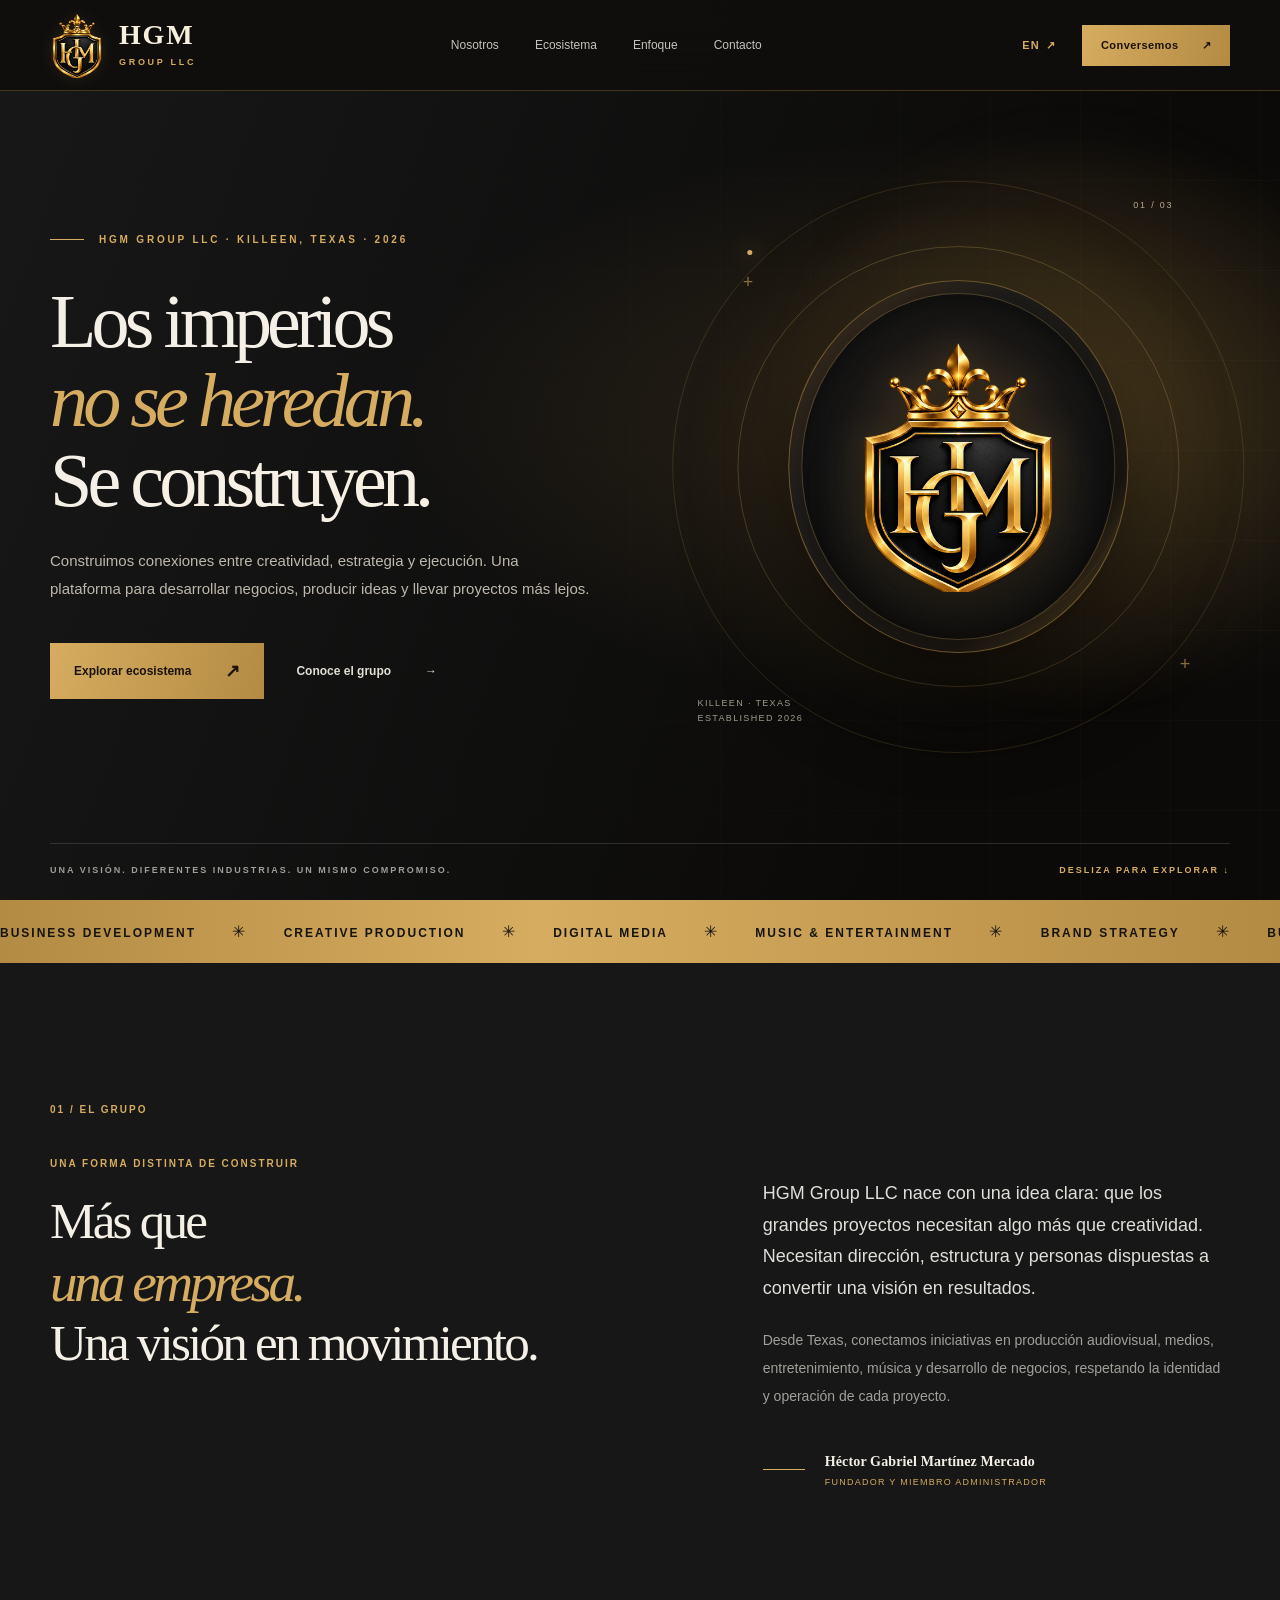
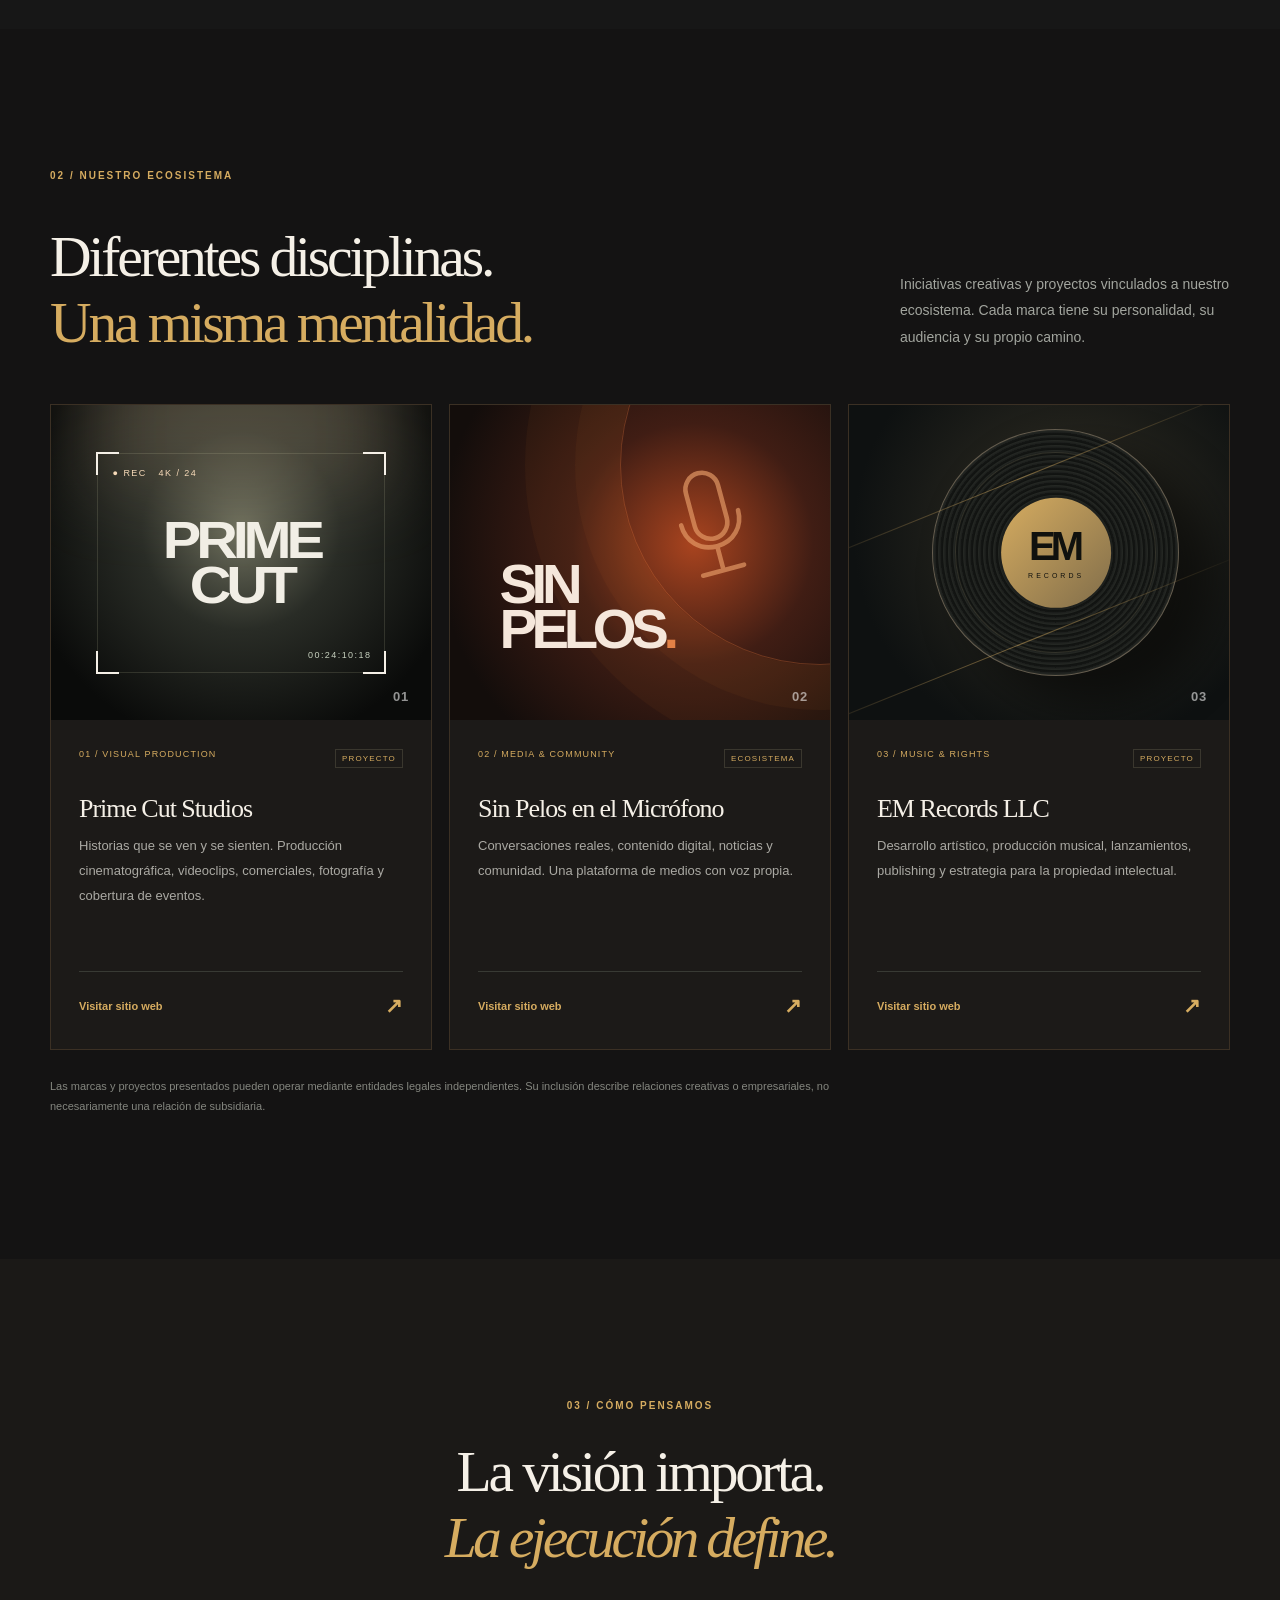
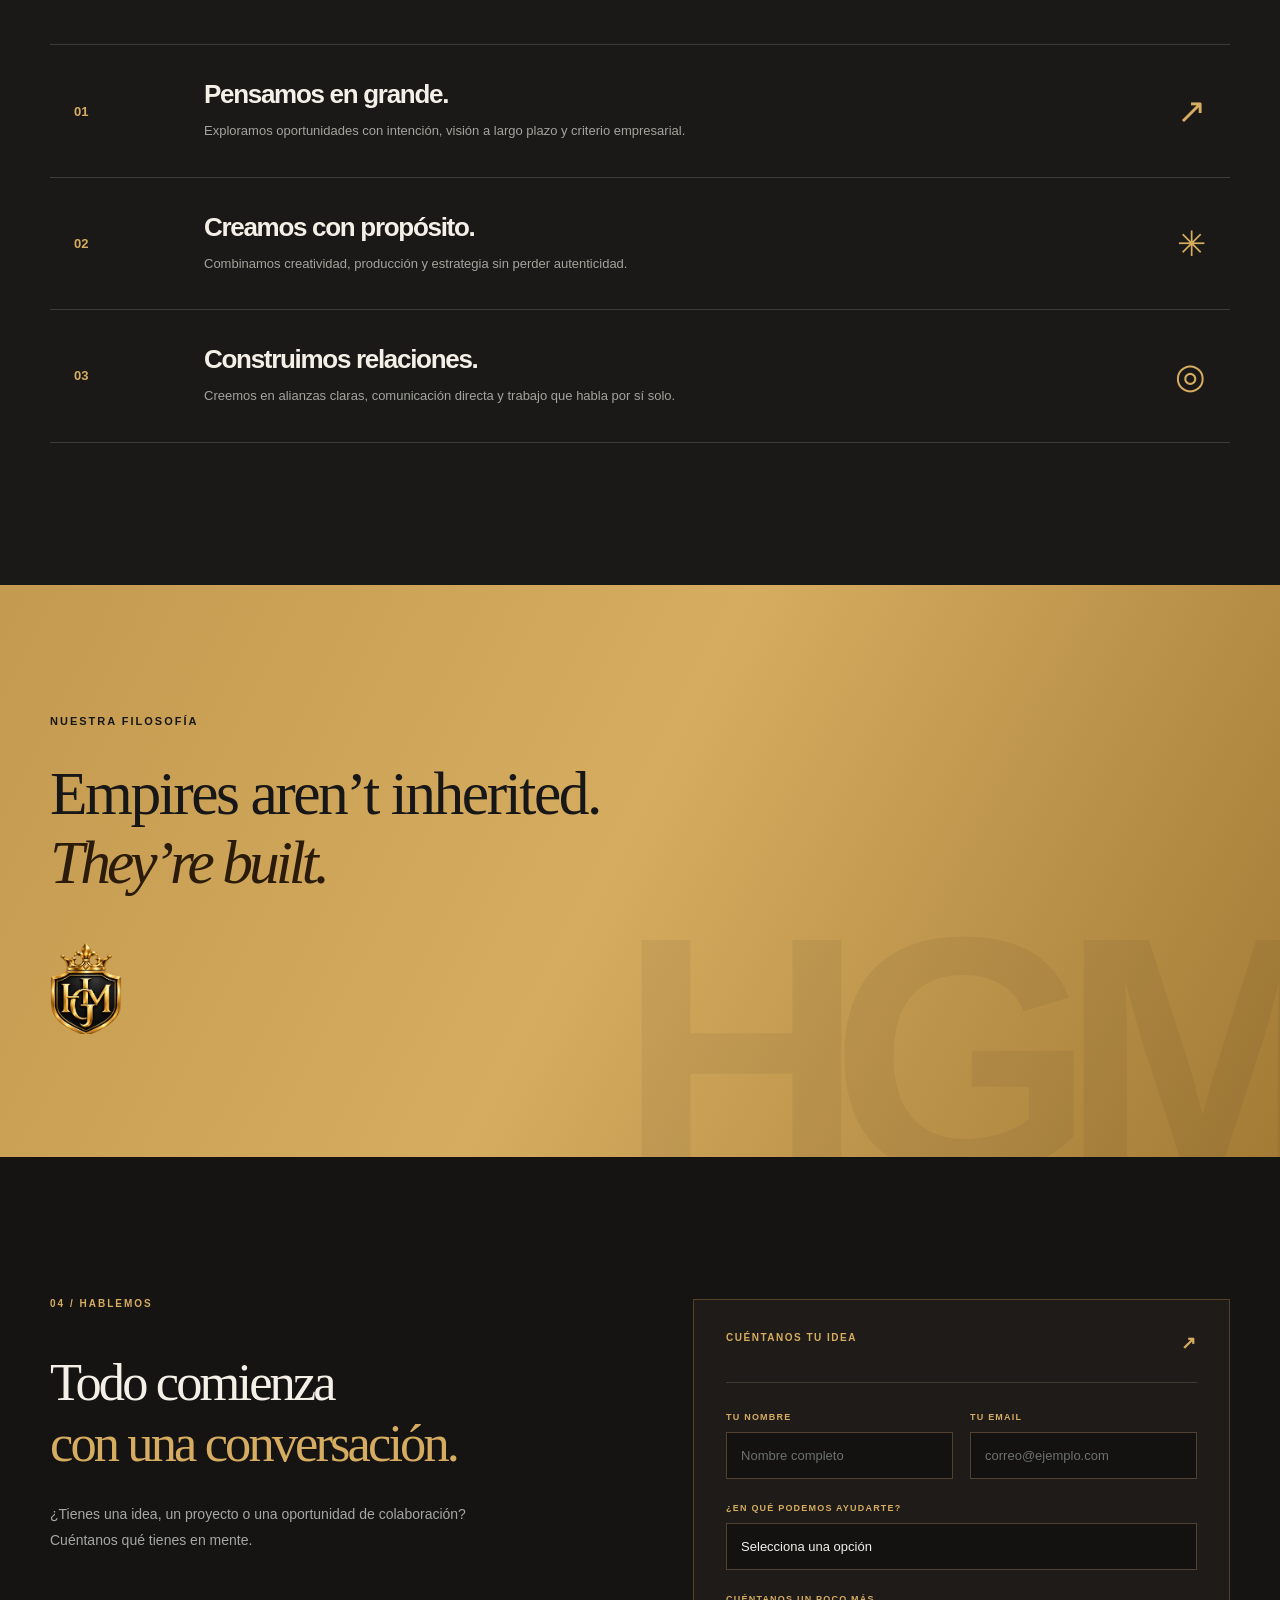
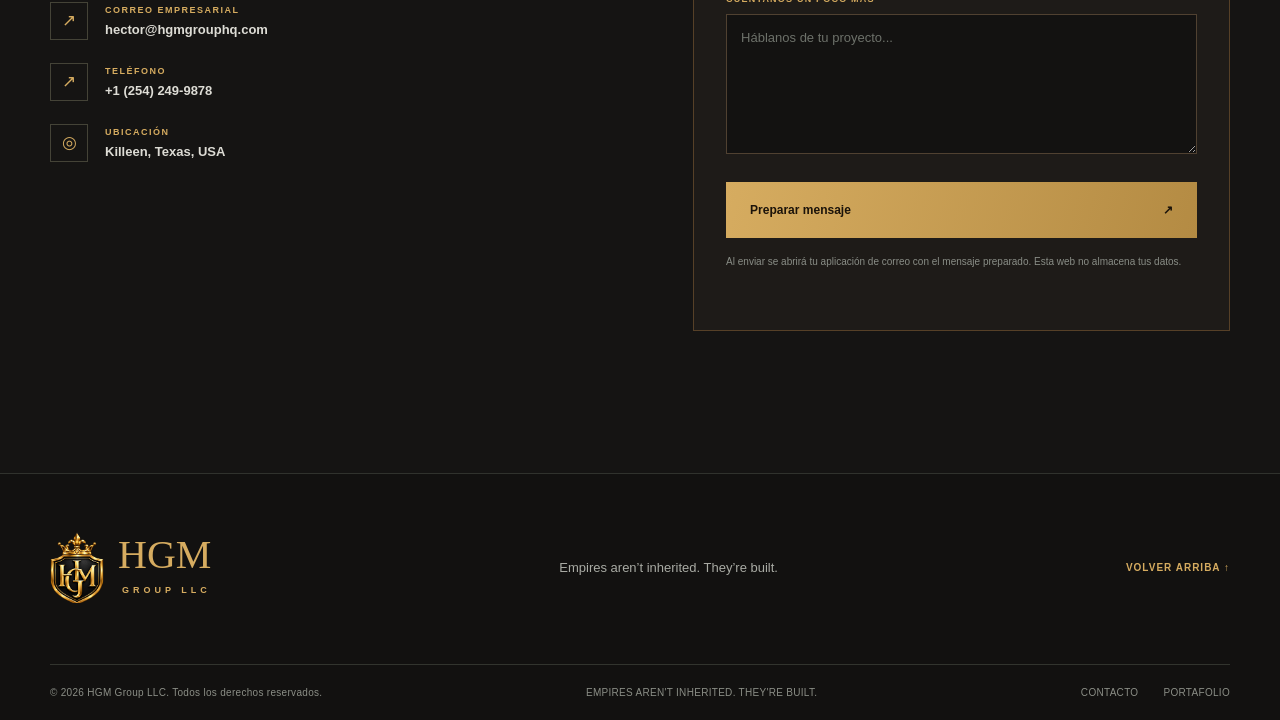
==== index.html @ a06b25d4 "Publish original HGM Group website and brand identity" ====
<!doctype html>
<html lang="es">
<head>
  <meta charset="utf-8">
  <meta name="viewport" content="width=device-width, initial-scale=1">
  <meta name="theme-color" content="#171717">
  <meta name="description" content="HGM Group LLC: una plataforma empresarial que conecta visión, producción audiovisual, medios, música y oportunidades de negocio desde Texas.">
  <meta property="og:type" content="website">
  <meta property="og:title" content="HGM Group LLC | Empires Aren't Inherited. They're Built.">
  <meta property="og:description" content="Una visión. Múltiples disciplinas. Negocios, medios, música y producción con propósito.">
  <meta property="og:url" content="https://hgmgrouphq.com/">
  <meta property="og:image" content="https://hgmgrouphq.com/[data-uri]">
  <meta name="color-scheme" content="dark">
  <title>HGM Group LLC — Empires Aren't Inherited. They're Built.</title>
  <link rel="icon" type="image/png" href="[data-uri]">
  <link rel="apple-touch-icon" href="[data-uri]">
  <style>
:root{--bg:#101010;--surface:#151515;--surface2:#171717;--line:#34302b;--gold:#D6AC60;--gold2:#B48B43;--cream:#F5F0E7;--muted:#B2ACA3;--font:'Manrope','Helvetica Neue',Arial,sans-serif;--text:'DM Sans',Arial,sans-serif}*{box-sizing:border-box}html{scroll-behavior:smooth;scroll-padding-top:100px}body{margin:0;background:var(--bg);color:var(--cream);font-family:var(--text);-webkit-font-smoothing:antialiased;overflow-x:hidden}body.menu-open{overflow:hidden}::selection{background:var(--gold);color:#090909}a{color:inherit;text-decoration:none}button,input,select,textarea{font:inherit}button{cursor:pointer}button:focus-visible,a:focus-visible,input:focus-visible,textarea:focus-visible,select:focus-visible{outline:2px solid var(--gold);outline-offset:4px}h1,h2,h3,p{margin-top:0}.shell{width:min(1360px,calc(100% - 100px));margin-inline:auto}.skip-link{position:fixed;left:16px;top:-100px;z-index:99;background:var(--gold);color:black;padding:12px 18px}.skip-link:focus{top:10px}.progress-bar{position:fixed;top:0;left:0;height:2px;z-index:99;background:var(--gold);width:0;transition:width .1s}.site-header{position:fixed;left:0;right:0;top:0;z-index:70;border-bottom:1px solid rgba(255,255,255,.10);background:rgba(11,12,11,.82);backdrop-filter:blur(22px)}.nav{min-height:90px;display:flex;align-items:center;justify-content:space-between;gap:24px}.brand{display:flex;align-items:center;gap:11px;flex-shrink:0}.brand-glyph{width:42px;height:42px;color:var(--gold);display:grid;place-items:center}.brand-glyph svg{width:100%;height:100%}.brand-type{display:flex;flex-direction:column;line-height:1}.brand-type strong{font:800 27px/1 var(--font);letter-spacing:-2px}.brand-dot,.footer-logo span{color:var(--gold)}.brand-type small{font:700 8px/1.5 var(--font);letter-spacing:4px;color:#bcb9aa;margin-top:6px}.nav-links,.nav-actions{display:flex;align-items:center;gap:36px}.nav-links a{font-size:12px;color:#c4c3bd;transition:color .2s}.nav-links a:hover,.nav-links a.active{color:var(--gold)}.nav-actions{gap:20px}.lang-switch{border:0;background:transparent;color:var(--gold);letter-spacing:.1em;font-size:11px;font-weight:800;display:flex;gap:6px}.nav-cta{background:var(--gold);color:#12110e;display:flex;align-items:center;justify-content:center;gap:23px;padding:14px 19px;font-size:11px;letter-spacing:.04em;font-weight:800;transition:background .2s,transform .2s}.nav-cta:hover,.button-primary:hover{background:#e4c995;transform:translateY(-2px)}.menu-button{display:none;background:none;border:0;width:36px;height:36px;position:relative}.menu-button span{position:absolute;left:6px;width:24px;height:2px;background:#eee;transition:transform .2s,top .2s}.menu-button span:first-child{top:13px}.menu-button span:last-child{top:23px}.menu-open .menu-button span:first-child{top:18px;transform:rotate(45deg)}.menu-open .menu-button span:last-child{top:18px;transform:rotate(-45deg)}
.hero{position:relative;isolation:isolate;min-height:850px;min-height:100svh;padding-top:90px;display:flex;flex-direction:column;overflow:hidden;background:radial-gradient(ellipse at 81% 35%,#30251a 0%,transparent 33%),linear-gradient(135deg,#1b1815 5%,#0a0a0a 62%)}.hero-grid{position:absolute;inset:0;z-index:-2;background-image:linear-gradient(#f8e9c20b 1px,transparent 1px),linear-gradient(90deg,#f8e9c20b 1px,transparent 1px);background-size:90px 90px;mask-image:linear-gradient(to right,transparent 4%,black 100%)}.hero-ambient{position:absolute;width:620px;height:620px;right:-100px;top:100px;background:radial-gradient(circle,rgba(194,157,95,.14),transparent 68%);filter:blur(20px);z-index:-1}.hero-inner{flex:1;min-height:680px;display:grid;grid-template-columns:1.04fr .96fr;align-items:center;position:relative}.hero-copy{z-index:2;padding:55px 0 55px}.eyebrow,.section-overline{display:flex;align-items:center;gap:15px;letter-spacing:2px;font-size:10px;font-weight:800;color:var(--gold);margin-bottom:37px}.eyebrow-line{height:1px;width:34px;background:var(--gold)}h1,h2,h3{font-family:var(--font)}.hero h1{font-size:clamp(62px,6.3vw,105px);line-height:1.055;letter-spacing:-.075em;font-weight:600;margin-bottom:27px}.hero h1 em,.serif-accent,.statement-section em{font-family:Georgia,serif;letter-spacing:-.065em;font-weight:400;font-style:italic;color:var(--gold)}.hero-description{color:#aeb0a9;max-width:500px;line-height:1.9;font-size:15px}.hero-buttons{display:flex;align-items:center;gap:25px;margin-top:39px}.button{display:inline-flex;justify-content:center;align-items:center;gap:34px;min-height:56px;padding:0 24px;transition:background .2s,transform .2s;font-size:12px;font-weight:800}.button-primary{background:var(--gold);color:#161510}.button-arrow{font-size:18px}.button-ghost{padding-inline:7px;color:#e1ded5}.button-ghost:hover{color:var(--gold)}.hero-art{position:relative;height:min(650px,60vw);min-height:440px;display:flex;align-items:center;justify-content:center;transform:translateX(4%)}.orbit{border:1px solid rgba(209,176,121,.12);border-radius:50%;position:absolute;aspect-ratio:1;left:50%;top:50%;transform:translate(-50%,-50%)}.orbit-one{width:101%}.orbit-two{width:78%;border-color:rgba(209,176,121,.17)}.orbit-three{width:60%;border-color:rgba(209,176,121,.25)}.orbit-one:before{content:'';position:absolute;top:12%;left:13%;background:var(--gold);width:5px;height:5px;border-radius:50%;box-shadow:0 0 20px var(--gold)}.art-disc{width:53%;aspect-ratio:1;border-radius:50%;padding:13px;display:grid;place-items:center;position:relative;background:linear-gradient(145deg,rgba(209,176,121,.36),#26211b 24%,#11120f 65%,rgba(209,176,121,.35));border:1px solid #86765799;box-shadow:0 32px 100px #0008,0 0 90px #b19a7140,inset 0 0 60px #c4ac681c}.art-disc:after{content:'';position:absolute;inset:12px;border:1px solid #D6AC6040;border-radius:50%}.art-disc-inner{width:100%;height:100%;display:flex;flex-direction:column;align-items:center;justify-content:center;border-radius:50%;background:radial-gradient(circle at 35% 25%,#443626,#191716 55%,#121111);box-shadow:inset 0 0 50px #080808}.art-monogram{font:700 clamp(34px,4.6vw,72px)/1 var(--font);letter-spacing:-.12em;color:#e2d2ad;padding-right:.12em}.art-group{margin-top:12px;letter-spacing:.45em;font-size:9px;color:#D6AC60}.art-cross{position:absolute;color:#D6AC60;font-size:18px;font-weight:200;opacity:.6}.art-cross-1{left:12%;top:20%}.art-cross-2{right:9%;bottom:18%}.orbit-index{position:absolute;top:9%;right:12%;font-size:9px;letter-spacing:.2em;color:#b6a98d}.art-coordinate{position:absolute;bottom:10%;left:4%;font-size:9px;letter-spacing:.15em;line-height:1.7;color:#9d9c8b}.hero-bottom{border-top:1px solid #ffffff22;display:flex;align-items:center;justify-content:space-between;padding-block:21px 25px;font-size:9px;letter-spacing:2px;color:#9e9f9a;font-weight:700}.hero-bottom a{color:var(--gold)}.ticker{height:63px;background:var(--gold);display:flex;align-items:center;overflow:hidden;white-space:nowrap;color:#151411}.ticker-track{animation:move 43s linear infinite;will-change:transform}.ticker-track span{font:800 12px var(--font);letter-spacing:2px}.ticker b{font-size:16px;margin:0 31px;font-weight:500}@keyframes move{to{transform:translateX(-50%)}}
.section{padding:142px 0}.section-index{color:var(--gold);font:800 10px/1 var(--font);letter-spacing:2px;display:block;margin-bottom:43px}.about-section{background:#111311}.about-grid{display:grid;grid-template-columns:1.1fr .9fr;gap:12%;align-items:start}.section-overline{margin:0 0 23px;font-size:10px}.about-grid h2{font-size:clamp(40px,4vw,69px);font-weight:600;letter-spacing:-.068em;line-height:1.15}.about-grid h2 .serif-accent{font-size:1.08em}.about-right{padding-top:73px}.about-right p{font-size:14px;line-height:2;color:#9fa29a;margin-bottom:22px}.about-right .about-lead{font-size:18px;line-height:1.75;color:#dedfd8}.signature{display:flex;gap:20px;align-items:center;margin-top:42px}.signature-rule{width:42px;height:1px;background:var(--gold)}.signature strong{font-size:11px;letter-spacing:1px}.signature small{display:block;margin-top:7px;font-size:9px;letter-spacing:2px;color:var(--gold)}.venture-section{background:#111111}.section-header{display:flex;align-items:end;justify-content:space-between;gap:45px;margin-bottom:48px}.section-header h2,.approach-heading h2,.contact-intro h2{font-size:clamp(42px,4.5vw,73px);letter-spacing:-.065em;line-height:1.15;font-weight:600;margin-bottom:0}.text-gold{color:var(--gold)}.section-header p{max-width:330px;font-size:14px;line-height:1.9;color:#a2a59e;margin-bottom:6px}.venture-grid{display:grid;grid-template-columns:repeat(3,minmax(0,1fr));gap:17px}.venture-card{background:#1a1917;border:1px solid #292b26;display:flex;flex-direction:column;min-width:0;transition:border-color .35s,transform .35s}.venture-card:hover{border-color:#9b8056;transform:translateY(-6px)}.venture-image{height:315px;position:relative;overflow:hidden;display:flex;align-items:center;justify-content:center}.venture-art-no{position:absolute;right:22px;bottom:16px;font:800 13px var(--font);letter-spacing:.06em;color:#ffffff8f}.film-image{background:radial-gradient(ellipse at 50% 40%,#6e6f5d 0%,#292c26 37%,#0a0b0a 82%)}.film-image:before{content:'';position:absolute;width:310px;height:310px;top:-230px;left:50%;transform:translateX(-50%);background:#ffddae30;filter:blur(40px)}.viewfinder{position:relative;width:76%;height:70%;border:1px solid #ddd9b325;display:flex;align-items:center;justify-content:center}.corner{position:absolute;width:23px;height:23px;border-color:#e7dfb9}.tl{left:-2px;top:-2px;border-top:2px solid;border-left:2px solid}.tr{right:-2px;top:-2px;border-top:2px solid;border-right:2px solid}.bl{left:-2px;bottom:-2px;border-bottom:2px solid;border-left:2px solid}.br{right:-2px;bottom:-2px;border-bottom:2px solid;border-right:2px solid}.film-center{font:800 clamp(36px,4.1vw,61px)/.85 var(--font);letter-spacing:-.09em;text-align:center;color:#f1eee5;transform:scaleX(1.1)}.film-record,.film-timecode{position:absolute;font-size:9px;letter-spacing:.16em;color:#c7d1bf}.film-record{top:14px;left:15px;color:#f6d9b8}.film-timecode{bottom:12px;right:13px}.media-image{background:radial-gradient(circle at 64% 44%,#a9441f 0,#401d14 40%,#130d0b 85%)}.media-rings{position:absolute;width:400px;height:400px;border-radius:50%;border:1px solid #e1783a50;box-shadow:0 0 0 45px #e1783a0c,0 0 0 95px #e1783a0c;right:-190px;top:-140px}.mic-icon{position:absolute;right:19%;top:19%;width:92px;transform:rotate(-15deg);color:#e59b67;opacity:.68}.mic-icon svg{width:100%}.media-type{font:800 clamp(44px,4.4vw,68px)/.79 var(--font);letter-spacing:-.095em;position:absolute;left:13%;bottom:22%;color:#f5e7db}.media-type span{color:#e38146}.music-image{background:radial-gradient(circle at 58% 41%,#5b5141 0%,#26251e 28%,#0e1111 75%)}.record-disc{position:relative;width:247px;height:247px;border:1px solid #645c4e;border-radius:50%;display:grid;place-items:center;background:repeating-radial-gradient(circle at center,#1b1d1b 0,#242723 2px,#111311 3px,#141614 5px);transform:translate(16px,-10px) rotate(-15deg);box-shadow:28px 35px 45px #0008}.record-disc:before{content:'';position:absolute;inset:22px;border:1px solid #988c6a33;border-radius:50%}.record-label{width:110px;height:110px;border-radius:50%;background:linear-gradient(135deg,#D6AC60,#806d4a);display:flex;align-items:center;justify-content:center;flex-direction:column;transform:rotate(15deg);color:#10110e;box-shadow:0 0 0 2px #1e201d}.record-label span{font:800 40px/.9 var(--font);letter-spacing:-.12em;padding-right:4px}.record-label small{font-size:7px;letter-spacing:3px;margin-top:8px}.sound-wave{position:absolute;width:130%;height:1px;left:-20%;background:linear-gradient(90deg,transparent,#D6AC6080,transparent);transform:rotate(-22deg)}.sound-wave-one{top:23%}.sound-wave-two{bottom:24%}.venture-content{padding:29px 28px 31px;display:flex;flex-direction:column;flex:1}.venture-meta{display:flex;justify-content:space-between;gap:15px;color:var(--gold);font-size:9px;letter-spacing:1.15px;white-space:nowrap}.venture-status{border:1px solid #77735c55;padding:4px 6px;font-size:8px}.venture-content h3{font-size:24px;letter-spacing:-.04em;font-weight:700;margin:26px 0 10px}.venture-content p{color:#aaa9a3;font-size:13px;line-height:1.9;flex:1;min-height:95px}.venture-link{border-top:1px solid #383a34;padding-top:22px;margin-top:29px;display:flex;justify-content:space-between;align-items:center;color:#D6AC60;font-size:11px;font-weight:700}.venture-link span:last-child{font-size:21px}.venture-link:hover{color:#fff}.venture-disclaimer{margin:27px 0 0;color:#84867f;font-size:11px;max-width:790px;line-height:1.8}.approach-section{background:#181716}.approach-heading{text-align:center}.approach-heading .section-index{margin-bottom:28px}.approach-list{margin-top:73px;border-top:1px solid #3a3c36}.approach-item{display:grid;grid-template-columns:105px 1fr 70px;gap:25px;padding:34px 24px;border-bottom:1px solid #3a3c36;align-items:center;transition:background .2s}.approach-item:hover{background:#1e221c}.approach-number{color:var(--gold);font:600 13px var(--font)}.approach-item h3{font-size:26px;font-weight:600;letter-spacing:-.05em;margin-bottom:9px}.approach-item p{color:#a2a49d;font-size:13px;line-height:1.8;margin:0}.approach-symbol{text-align:right;font:300 35px var(--font);color:var(--gold)}.statement-section{padding:126px 0 123px;background:linear-gradient(115deg,#B48B43,#E7C87D 48%,#A37B35);color:#18170f;position:relative;overflow:hidden}.statement-section:after{content:'HGM';position:absolute;right:-30px;bottom:-95px;font:800 340px var(--font);letter-spacing:-.1em;opacity:.055;pointer-events:none}.statement-inner{position:relative;z-index:2}.statement-small{font-size:11px;letter-spacing:2px;font-weight:800}.statement-section p{font:600 clamp(37px,5vw,78px)/1.22 var(--font);letter-spacing:-.065em;margin:30px 0 43px}.statement-section em{color:#4a3921}.statement-mark{font:800 19px var(--font);letter-spacing:-1.5px}.statement-mark span{color:#fff}.contact-section{background:#101010}.contact-grid{display:grid;grid-template-columns:1fr 1fr;gap:9%;align-items:start}.contact-intro h2{font-size:clamp(43px,4.1vw,68px)}.contact-intro>p{max-width:425px;line-height:1.85;color:#a5a8a0;font-size:14px;margin:29px 0 48px}.contact-details{display:grid;gap:23px}.contact-details>a,.contact-address{display:flex;gap:17px;align-items:center}.contact-details>a:hover strong{color:var(--gold)}.contact-icon{height:38px;width:38px;border:1px solid #444337;display:grid;place-items:center;color:var(--gold);font-size:17px}.contact-details small{display:block;font:800 9px var(--font);letter-spacing:1.5px;color:var(--gold);margin-bottom:7px}.contact-details strong{display:block;font:600 13px var(--text);color:#dddcd5;transition:color .2s;overflow-wrap:anywhere}.contact-form{background:#1c1a18;border:1px solid #414137;padding:32px}.form-top{display:flex;justify-content:space-between;color:var(--gold);letter-spacing:1.5px;font-size:10px;font-weight:800;border-bottom:1px solid #3b3d33;padding-bottom:28px;margin-bottom:29px}.form-top span:last-child{font-size:18px}.contact-form label{display:block;margin-bottom:24px}.contact-form label>span{display:block;font-size:9px;font-weight:800;letter-spacing:1.2px;color:#D6AC60;margin-bottom:10px}.field-row{display:grid;grid-template-columns:1fr 1fr;gap:17px}.contact-form input,.contact-form textarea,.contact-form select{background:#141414;width:100%;border:1px solid #3d4038;border-radius:0;color:#f0f0e9;padding:15px 14px;outline:none;font-size:13px;transition:border-color .2s}.contact-form textarea{resize:vertical;min-height:140px}.contact-form input:focus,.contact-form select:focus,.contact-form textarea:focus{border-color:var(--gold)}.contact-form input::placeholder,.contact-form textarea::placeholder{color:#6d716a}.contact-form select{appearance:none;background-image:url('data:image/svg+xml,%3Csvg xmlns="http://www.w3.org/2000/svg" width="16" height="16" fill="none" stroke="%23d1b079" stroke-width="2"%3E%3Cpath d="m3 6 5 5 5-5"/%3E%3C/svg%3E');background-repeat:no-repeat;background-position:right 15px center}.form-submit{width:100%;justify-content:space-between;border:0;font-size:12px}.form-note{color:#898d86;font-size:10px;line-height:1.8;margin:15px 0 0}.form-result{color:var(--gold);min-height:17px;font-size:11px;margin:10px 0 0}.footer{background:#0f110f;border-top:1px solid #30322d;padding:57px 0 22px}.footer-top{display:flex;justify-content:space-between;align-items:center;gap:22px;padding-bottom:61px}.footer-logo{font:800 49px/.8 var(--font);letter-spacing:-.1em}.footer-logo small{display:block;font:800 9px var(--font);letter-spacing:4px;margin:12px 0 0 4px;color:#D6AC60}.footer-top p{color:#a9aba4;font-size:13px;margin:0}.back-top{font:800 10px var(--font);letter-spacing:1px;color:var(--gold)}.footer-bottom{display:flex;justify-content:space-between;gap:24px;align-items:center;padding-top:22px;border-top:1px solid #32342e;color:#8b8e86;font-size:10px;letter-spacing:.3px}.footer-bottom div{display:flex;gap:25px}.footer-bottom a:hover{color:var(--gold)}.reveal{opacity:1;transform:none;transition:opacity .75s ease,transform .75s ease}.js-ready .reveal:not(.visible){opacity:0;transform:translateY(24px)}.reveal.visible{opacity:1;transform:translateY(0)}
@media(max-width:1120px){.shell{width:min(100% - 64px,1360px)}.nav-links{gap:21px}.hero h1{font-size:clamp(60px,6.7vw,86px)}.hero-art{transform:none}.venture-image{height:260px}.venture-content{padding:22px}.venture-content h3{font-size:21px}.venture-meta{font-size:8px}.section{padding-block:110px}.about-grid{gap:8%}}
@media(max-width:850px){.nav-links{display:none;position:fixed;left:0;right:0;top:80px;padding:24px 32px 35px;background:#141414;border-bottom:1px solid #4a4837;flex-direction:column;align-items:stretch;gap:0;box-shadow:0 24px 24px #0008}.nav-links.open{display:flex}.nav-links a{font-size:16px;padding:15px 0;border-bottom:1px solid #33362f}.menu-button{display:block}.nav{min-height:80px}.hero{padding-top:80px}.hero-inner{display:flex;flex-direction:column;align-items:stretch;padding-top:105px}.hero-copy{padding:0}.hero h1{font-size:clamp(64px,10vw,105px)}.hero-description{max-width:680px}.hero-art{width:100%;height:480px;min-height:480px;max-width:550px;align-self:center;margin-top:0;opacity:.8}.about-grid,.contact-grid{grid-template-columns:1fr;gap:35px}.about-right{padding-top:0}.venture-grid{grid-template-columns:repeat(2,minmax(0,1fr))}.venture-card:last-child{grid-column:span 2}.venture-card:last-child .venture-image{height:330px}.venture-card:last-child .record-disc{width:235px;height:235px}.section-header{align-items:start;flex-direction:column;gap:18px}.section-header p{max-width:650px}.contact-form{max-width:720px}.hero-bottom{gap:20px}.footer-bottom{flex-wrap:wrap}.orbit-one{width:96%}}
@media(max-width:590px){.shell{width:calc(100% - 40px)}.nav-cta{display:none}.nav-actions{gap:12px}.brand-glyph{height:34px;width:34px}.brand-type strong{font-size:24px}.brand-type small{font-size:7px;letter-spacing:3px}.eyebrow{font-size:8px;letter-spacing:1.35px;margin-bottom:26px}.hero-inner{padding-top:88px}.hero h1{font-size:clamp(54px,11.4vw,73px);line-height:1.06}.hero-description{font-size:13px;line-height:1.8}.hero-buttons{gap:13px;margin-top:29px;flex-wrap:wrap}.button{min-height:52px;font-size:11px;gap:20px;padding:0 19px}.button-ghost{padding:0 8px}.hero-art{height:340px;min-height:340px;margin-top:22px;max-width:370px}.orbit-one{width:100%}.art-disc{width:54%}.art-monogram{font-size:40px}.art-group{font-size:6px}.hero-bottom{font-size:7px;letter-spacing:1px;padding:17px 0;align-items:start}.hero-bottom span{max-width:220px}.ticker{height:54px}.ticker-track span{font-size:10px}.ticker b{margin:0 20px}.section{padding:82px 0}.section-index{margin-bottom:30px;font-size:9px}.about-grid h2,.section-header h2,.approach-heading h2,.contact-intro h2{font-size:clamp(39px,9.3vw,54px)}.about-right .about-lead{font-size:16px}.about-right p{font-size:13px}.venture-grid{grid-template-columns:1fr}.venture-card:last-child{grid-column:span 1}.venture-image,.venture-card:last-child .venture-image{height:290px}.venture-content h3{font-size:23px}.venture-content p{min-height:0}.venture-disclaimer{font-size:10px}.approach-list{margin-top:48px}.approach-item{grid-template-columns:38px 1fr 26px;gap:12px;padding:26px 0}.approach-item h3{font-size:20px}.approach-item p{font-size:12px}.approach-symbol{font-size:22px}.statement-section{padding:80px 0}.statement-section p{font-size:clamp(34px,8.2vw,48px)}.contact-intro>p{margin-bottom:33px}.contact-form{padding:22px}.field-row{grid-template-columns:1fr;gap:0}.footer{padding-top:39px}.footer-top{flex-wrap:wrap;padding-bottom:35px}.footer-top p{width:100%;order:3}.footer-bottom{font-size:9px}.footer-bottom>span:nth-child(2){display:none}.footer-bottom div{width:100%;margin-top:10px}.contact-details strong{font-size:12px}}
@media(prefers-reduced-motion:reduce){html{scroll-behavior:auto}.ticker-track{animation:none}.reveal{transition:none;opacity:1;transform:none}*,*::before,*::after{scroll-behavior:auto!important}}

/* HGM GROUP LLC — Official identity from the corporate email signature */
:root{--hgm-black:#171717;--hgm-gold:#B48B43;--hgm-highlight:#D6AC60;--hgm-deepgold:#A37B35;--gold:#D6AC60;--gold2:#B48B43;--font:'Manrope',Arial,sans-serif}
.site-header{background:rgba(15,14,13,.94);border-bottom:1px solid rgba(180,139,67,.32)}
.brand{gap:15px}.brand-glyph{height:65px;width:54px;display:flex;align-items:center;justify-content:center}.brand-glyph img{width:52px;height:65px;object-fit:contain;filter:drop-shadow(0 0 8px rgba(214,172,96,.13))}.brand-type strong{font:700 28px/1 Georgia,'Times New Roman',serif;letter-spacing:.065em;color:#f8f0de}.brand-type small{color:#D6AC60;letter-spacing:.3em;font-size:9px;margin-top:7px}
.hero{background:radial-gradient(ellipse at 78% 47%,rgba(180,139,67,.20),transparent 43%),linear-gradient(110deg,#171717 5%,#0b0a09 76%)}
.hero-grid{background-image:linear-gradient(#D6AC6008 1px,transparent 1px),linear-gradient(90deg,#D6AC6008 1px,transparent 1px)}
.hero-ambient{background:radial-gradient(circle,rgba(180,139,67,.22),transparent 67%)}
.hero h1{font-family:Georgia,'Times New Roman',serif;line-height:1.04;letter-spacing:-.065em;font-size:clamp(56px,5.95vw,94px);font-weight:500;max-width:830px}
.hero h1 em{font-family:Georgia,'Times New Roman',serif;font-style:italic;color:#D6AC60;font-weight:400;letter-spacing:-.065em}
.hero-built{color:#f7f1e5}
.hero .eyebrow{letter-spacing:2.8px;color:#D6AC60}
.hero-description{max-width:540px;color:#beb7ac}
.hero-art{transform:translateX(2%)}
.art-disc{width:60%;max-width:390px;box-shadow:0 32px 100px #000b,0 0 112px #B48B4335,inset 0 0 48px #D6AC6012;background:linear-gradient(135deg,#3a2918,#171717 33%,#12100e 75%,#A37B3555);border-color:#B48B4388}
.art-disc-inner{background:radial-gradient(circle at 50% 38%,#28201a 0%,#171717 55%,#101010 94%);justify-content:center;overflow:visible}
.hero-crest{display:block;width:auto;height:73%;max-width:85%;object-fit:contain;filter:drop-shadow(0 14px 22px #0009) drop-shadow(0 0 17px #D6AC6040)}
.art-group{font-family:Georgia,'Times New Roman',serif;font-size:clamp(7px,.65vw,10px);letter-spacing:.28em;color:#D6AC60;margin-top:-4px}
.orbit{border-color:rgba(180,139,67,.20)}.orbit-two{border-color:rgba(214,172,96,.27)}.orbit-three{border-color:rgba(214,172,96,.33)}
.about-section,.venture-section,.approach-section,.contact-section,.footer{background-color:#171717}
.venture-section{background:#141313}.venture-card{background:#1c1a18;border-color:#3b3024}.approach-section{background:#1b1917}.contact-section{background:#151413}.contact-form{background:#1e1b18;border-color:#564027}.contact-form input,.contact-form textarea,.contact-form select{background:#131211;border-color:#504131}.footer{background:#121110}
.about-grid h2,.section-header h2,.approach-heading h2,.contact-intro h2{font-family:Georgia,'Times New Roman',serif;letter-spacing:-.055em;font-weight:400}
.venture-content h3{font-family:Georgia,'Times New Roman',serif;font-weight:500;font-size:26px}
.nav-cta,.button-primary{background:linear-gradient(105deg,#D6AC60,#B48B43);color:#1b130a}
.nav-cta:hover,.button-primary:hover{background:linear-gradient(105deg,#EBC984,#D6AC60)}
.ticker{background:linear-gradient(90deg,#B48B43,#D6AC60 42%,#B48B43)}
.statement-section{background:linear-gradient(117deg,#C49A50 1%,#D6AC60 48%,#A37B35 100%);color:#171717}
.statement-section p{font:500 clamp(34px,4.8vw,74px)/1.13 Georgia,'Times New Roman',serif;letter-spacing:-.04em}
.statement-section em{color:#2a1b0a}
.statement-mark{display:flex;align-items:center}.statement-mark img{width:72px;height:94px;object-fit:contain}
.signature strong{font-family:Georgia,'Times New Roman',serif;font-size:14px;letter-spacing:.01em}.signature small{letter-spacing:1.25px;color:#D6AC60}
.footer-logo{display:flex;align-items:center;gap:14px;letter-spacing:0}.footer-logo img{width:54px;height:72px;object-fit:contain}.footer-wordmark{font:500 40px/.8 Georgia,'Times New Roman',serif;color:#f4e9d6}.footer-wordmark small{font:700 9px var(--font);letter-spacing:4px;margin-top:14px;color:#D6AC60}
.form-note a{color:#D6AC60}
@media(max-width:1120px){.hero h1{font-size:clamp(57px,6.9vw,85px)}}
@media(max-width:850px){.hero h1{font-size:clamp(54px,9.3vw,82px)}.hero-art{height:465px;min-height:465px}.hero-crest{height:76%}}
@media(max-width:590px){.brand-glyph,.brand-glyph img{width:40px;height:52px}.brand{gap:9px}.brand-type strong{font-size:21px}.brand-type small{font-size:7px;letter-spacing:2.3px}.hero-inner{padding-top:77px}.hero h1{font-size:clamp(42px,10.25vw,59px);line-height:1.1}.hero-crest{height:78%}.hero-art{height:345px;min-height:345px;margin-top:24px}.art-disc{width:62%}.art-group{font-size:6px;letter-spacing:.13em}.statement-mark img{width:55px;height:72px}.footer-logo img{width:47px;height:62px}.footer-wordmark{font-size:34px}.signature strong{font-size:12px}}

</style>
  <script type="application/ld+json">{"@context":"https://schema.org","@type":"Organization","name":"HGM Group LLC","url":"https://hgmgrouphq.com","email":"hector@hgmgrouphq.com","founder":{"@type":"Person","name":"Héctor Gabriel Martínez Mercado","jobTitle":"Founder & Managing Member"},"telephone":"+1-254-249-9878","areaServed":"Texas, United States","description":"Independent business group in creative production, media, music and business development."}</script>
</head>
<body>
  <a class="skip-link" href="#main" data-i18n="skip">Saltar al contenido</a>
  <div class="progress-bar" id="progressBar" aria-hidden="true"></div>
  <header class="site-header" id="header">
    <nav class="nav shell" aria-label="Principal">
      <a class="brand" href="#inicio" aria-label="HGM Group, inicio">
        <span class="brand-glyph"><img src="[data-uri]" alt="Escudo oficial HGM Group" width="48" height="62"></span>
        <span class="brand-type"><strong>HGM</strong><small>GROUP LLC</small></span>
      </a>
      <div class="nav-links" id="navLinks">
        <a href="#nosotros" data-i18n="nav_about">Nosotros</a>
        <a href="#ecosistema" data-i18n="nav_ventures">Ecosistema</a>
        <a href="#enfoque" data-i18n="nav_approach">Enfoque</a>
        <a href="#contacto" data-i18n="nav_contact">Contacto</a>
      </div>
      <div class="nav-actions">
        <button class="lang-switch" id="languageToggle" type="button" aria-label="Switch to English">EN <span aria-hidden="true">↗</span></button>
        <a class="nav-cta" href="#contacto"><span data-i18n="nav_cta">Conversemos</span><span aria-hidden="true">↗</span></a>
        <button class="menu-button" type="button" id="menuButton" aria-label="Abrir menú" aria-controls="navLinks" aria-expanded="false"><span></span><span></span></button>
      </div>
    </nav>
  </header>

  <main id="main">
    <section class="hero" id="inicio" aria-labelledby="hero-title">
      <div class="hero-grid" aria-hidden="true"></div>
      <div class="hero-ambient" aria-hidden="true"></div>
      <div class="shell hero-inner">
        <div class="hero-copy">
          <div class="eyebrow"><span class="eyebrow-line"></span><span data-i18n="hero_kicker">GRUPO EMPRESARIAL INDEPENDIENTE · TEXAS</span></div>
          <h1 id="hero-title"><span data-i18n="hero_line1">Los imperios</span><br><em data-i18n="hero_line2">no se heredan.</em><br><span data-i18n="hero_line3">Se</span> <span class="hero-built" data-i18n="hero_line4">construyen.</span></h1>
          <p class="hero-description" data-i18n="hero_body">Construimos conexiones entre creatividad, estrategia y ejecución. Una plataforma para desarrollar negocios, producir ideas y llevar proyectos más lejos.</p>
          <div class="hero-buttons">
            <a href="#ecosistema" class="button button-primary"><span data-i18n="hero_explore">Explorar ecosistema</span><span class="button-arrow" aria-hidden="true">↗</span></a>
            <a href="#nosotros" class="button button-ghost"><span data-i18n="hero_discover">Conoce el grupo</span><span aria-hidden="true">→</span></a>
          </div>
        </div>
        <div class="hero-art" aria-hidden="true">
          <div class="orbit orbit-one"></div><div class="orbit orbit-two"></div><div class="orbit orbit-three"></div>
          <span class="art-cross art-cross-1">+</span><span class="art-cross art-cross-2">+</span>
          <div class="art-disc"><div class="art-disc-inner"><img src="[data-uri]" class="hero-crest" alt="" width="346" height="450"></div></div>
          <span class="orbit-index">01 / 03</span>
          <div class="art-coordinate">KILLEEN · TEXAS<br>ESTABLISHED 2026</div>
        </div>
      </div>
      <div class="shell hero-bottom"><span data-i18n="hero_bottom">UNA VISIÓN. DIFERENTES INDUSTRIAS. UN MISMO COMPROMISO.</span><a href="#nosotros" data-i18n="scroll">DESLIZA PARA EXPLORAR ↓</a></div>
    </section>

    <section class="ticker" aria-label="Áreas de enfoque"><div class="ticker-track"><span>BUSINESS DEVELOPMENT <b>✳</b> CREATIVE PRODUCTION <b>✳</b> DIGITAL MEDIA <b>✳</b> MUSIC & ENTERTAINMENT <b>✳</b> BRAND STRATEGY <b>✳</b> BUSINESS DEVELOPMENT <b>✳</b> CREATIVE PRODUCTION <b>✳</b> DIGITAL MEDIA <b>✳</b> MUSIC & ENTERTAINMENT <b>✳</b> BRAND STRATEGY <b>✳</b></span></div></section>

    <section class="section about-section" id="nosotros" aria-labelledby="about-title">
      <div class="shell about-grid">
        <div class="about-left reveal"><span class="section-index">01 / <span data-i18n="about_label">EL GRUPO</span></span><p class="section-overline" data-i18n="about_overline">UNA FORMA DISTINTA DE CONSTRUIR</p><h2 id="about-title"><span data-i18n="about_title1">Más que</span><br><span class="serif-accent" data-i18n="about_title2">una empresa.</span><br><span data-i18n="about_title3">Una visión en movimiento.</span></h2></div>
        <div class="about-right reveal"><p class="about-lead" data-i18n="about_body1">HGM Group LLC nace con una idea clara: que los grandes proyectos necesitan algo más que creatividad. Necesitan dirección, estructura y personas dispuestas a convertir una visión en resultados.</p><p data-i18n="about_body2">Desde Texas, conectamos iniciativas en producción audiovisual, medios, entretenimiento, música y desarrollo de negocios, respetando la identidad y operación de cada proyecto.</p><div class="signature"><span class="signature-rule"></span><div><strong>Héctor Gabriel Martínez Mercado</strong><small data-i18n="about_tag">FUNDADOR Y MIEMBRO ADMINISTRADOR</small></div></div></div>
      </div>
    </section>

    <section class="section venture-section" id="ecosistema" aria-labelledby="ventures-title">
      <div class="shell">
        <div class="section-header reveal"><div><span class="section-index">02 / <span data-i18n="ventures_label">NUESTRO ECOSISTEMA</span></span><h2 id="ventures-title"><span data-i18n="ventures_title1">Diferentes disciplinas.</span><br><span class="text-gold" data-i18n="ventures_title2">Una misma mentalidad.</span></h2></div><p data-i18n="ventures_intro">Iniciativas creativas y proyectos vinculados a nuestro ecosistema. Cada marca tiene su personalidad, su audiencia y su propio camino.</p></div>
        <div class="venture-grid">
          <article class="venture-card venture-film reveal">
            <div class="venture-image film-image" aria-hidden="true"><div class="viewfinder"><span class="corner tl"></span><span class="corner tr"></span><span class="corner bl"></span><span class="corner br"></span><span class="film-record">● REC &nbsp; 4K / 24</span><span class="film-center">PRIME<br>CUT</span><span class="film-timecode">00:24:10:18</span></div><span class="venture-art-no">01</span></div>
            <div class="venture-content"><div class="venture-meta"><span>01 / VISUAL PRODUCTION</span><span class="venture-status" data-i18n="venture_project">PROYECTO</span></div><h3>Prime Cut Studios</h3><p data-i18n="film_desc">Historias que se ven y se sienten. Producción cinematográfica, videoclips, comerciales, fotografía y cobertura de eventos.</p><a href="https://primecutstudiostx.com" target="_blank" rel="noopener noreferrer" class="venture-link"><span data-i18n="visit_site">Visitar sitio web</span><span aria-hidden="true">↗</span></a></div>
          </article>
          <article class="venture-card venture-media reveal">
            <div class="venture-image media-image" aria-hidden="true"><div class="media-rings"></div><div class="mic-icon"><svg viewBox="0 0 100 130" fill="none"><rect x="32" y="7" width="36" height="73" rx="18" stroke="currentColor" stroke-width="5"/><path d="M18 57c0 18 13 32 32 32s32-14 32-32M50 89v24M27 116h46" stroke="currentColor" stroke-width="5" stroke-linecap="round"/></svg></div><div class="media-type">SIN<br>PELOS<span>.</span></div><span class="venture-art-no">02</span></div>
            <div class="venture-content"><div class="venture-meta"><span>02 / MEDIA & COMMUNITY</span><span class="venture-status" data-i18n="venture_collab">ECOSISTEMA</span></div><h3>Sin Pelos en el Micrófono</h3><p data-i18n="media_desc">Conversaciones reales, contenido digital, noticias y comunidad. Una plataforma de medios con voz propia.</p><a href="https://www.sinpelosenelmicrofono.com" target="_blank" rel="noopener noreferrer" class="venture-link"><span data-i18n="visit_site">Visitar sitio web</span><span aria-hidden="true">↗</span></a></div>
          </article>
          <article class="venture-card venture-music reveal">
            <div class="venture-image music-image" aria-hidden="true"><div class="record-disc"><div class="record-label"><span>EM</span><small>RECORDS</small></div></div><span class="sound-wave sound-wave-one"></span><span class="sound-wave sound-wave-two"></span><span class="venture-art-no">03</span></div>
            <div class="venture-content"><div class="venture-meta"><span>03 / MUSIC & RIGHTS</span><span class="venture-status" data-i18n="venture_project">PROYECTO</span></div><h3>EM Records LLC</h3><p data-i18n="music_desc">Desarrollo artístico, producción musical, lanzamientos, publishing y estrategia para la propiedad intelectual.</p><a href="https://emrecordsmusic.com" target="_blank" rel="noopener noreferrer" class="venture-link"><span data-i18n="visit_site">Visitar sitio web</span><span aria-hidden="true">↗</span></a></div>
          </article>
        </div>
        <p class="venture-disclaimer" data-i18n="venture_note">Las marcas y proyectos presentados pueden operar mediante entidades legales independientes. Su inclusión describe relaciones creativas o empresariales, no necesariamente una relación de subsidiaria.</p>
      </div>
    </section>

    <section class="section approach-section" id="enfoque" aria-labelledby="approach-title"><div class="shell"><div class="approach-heading reveal"><span class="section-index">03 / <span data-i18n="approach_label">CÓMO PENSAMOS</span></span><h2 id="approach-title"><span data-i18n="approach_title1">La visión importa.</span><br><span class="serif-accent" data-i18n="approach_title2">La ejecución define.</span></h2></div><div class="approach-list"><div class="approach-item reveal"><span class="approach-number">01</span><div><h3 data-i18n="approach1_title">Pensamos en grande.</h3><p data-i18n="approach1_desc">Exploramos oportunidades con intención, visión a largo plazo y criterio empresarial.</p></div><span class="approach-symbol" aria-hidden="true">↗</span></div><div class="approach-item reveal"><span class="approach-number">02</span><div><h3 data-i18n="approach2_title">Creamos con propósito.</h3><p data-i18n="approach2_desc">Combinamos creatividad, producción y estrategia sin perder autenticidad.</p></div><span class="approach-symbol" aria-hidden="true">✳</span></div><div class="approach-item reveal"><span class="approach-number">03</span><div><h3 data-i18n="approach3_title">Construimos relaciones.</h3><p data-i18n="approach3_desc">Creemos en alianzas claras, comunicación directa y trabajo que habla por sí solo.</p></div><span class="approach-symbol" aria-hidden="true">◎</span></div></div></div></section>

    <section class="statement-section"><div class="shell statement-inner reveal"><span class="statement-small" data-i18n="statement_label">NUESTRA FILOSOFÍA</span><p><span data-i18n="statement_1">Empires aren't inherited.</span><br><em data-i18n="statement_2">They're built.</em></p><div class="statement-mark"><img src="[data-uri]" alt="HGM Group LLC" width="74" height="96"></div></div></section>

    <section class="section contact-section" id="contacto" aria-labelledby="contact-title"><div class="shell contact-grid"><div class="contact-intro reveal"><span class="section-index">04 / <span data-i18n="contact_label">HABLEMOS</span></span><h2 id="contact-title"><span data-i18n="contact_title1">Todo comienza</span><br><span class="text-gold" data-i18n="contact_title2">con una conversación.</span></h2><p data-i18n="contact_subtitle">¿Tienes una idea, un proyecto o una oportunidad de colaboración? Cuéntanos qué tienes en mente.</p><div class="contact-details"><a href="mailto:hector@hgmgrouphq.com"><span class="contact-icon" aria-hidden="true">↗</span><span><small data-i18n="email_label">CORREO EMPRESARIAL</small><strong>hector@hgmgrouphq.com</strong></span></a><a href="tel:+12542499878"><span class="contact-icon" aria-hidden="true">↗</span><span><small data-i18n="phone_label">TELÉFONO</small><strong>+1 (254) 249-9878</strong></span></a><div class="contact-address"><span class="contact-icon" aria-hidden="true">◎</span><span><small data-i18n="location_label">UBICACIÓN</small><strong>Killeen, Texas, USA</strong></span></div></div></div><form class="contact-form reveal" id="contactForm"><div class="form-top"><span data-i18n="form_title">CUÉNTANOS TU IDEA</span><span>↗</span></div><div class="field-row"><label><span data-i18n="form_name">TU NOMBRE</span><input name="name" required maxlength="120" autocomplete="name" placeholder="Nombre completo" data-ph-es="Nombre completo" data-ph-en="Full name"></label><label><span data-i18n="form_email">TU EMAIL</span><input type="email" name="email" required maxlength="254" autocomplete="email" placeholder="correo@ejemplo.com" data-ph-es="correo@ejemplo.com" data-ph-en="you@example.com"></label></div><label><span data-i18n="form_topic">¿EN QUÉ PODEMOS AYUDARTE?</span><select name="topic" required><option value="" data-i18n="form_select">Selecciona una opción</option><option value="Alianza / Partnership" data-i18n="form_opt1">Alianzas y colaboraciones</option><option value="Producción / Production" data-i18n="form_opt2">Producción audiovisual</option><option value="Música / Music" data-i18n="form_opt3">Música y entretenimiento</option><option value="Negocios / Business" data-i18n="form_opt4">Negocios y consultoría</option><option value="Otro / Other" data-i18n="form_opt5">Otro proyecto</option></select></label><label><span data-i18n="form_message">CUÉNTANOS UN POCO MÁS</span><textarea name="message" required maxlength="3000" rows="5" placeholder="Háblanos de tu proyecto..." data-ph-es="Háblanos de tu proyecto..." data-ph-en="Tell us about your project..."></textarea></label><button class="button button-primary form-submit" type="submit"><span data-i18n="form_send">Preparar mensaje</span><span aria-hidden="true">↗</span></button><p class="form-note" data-i18n="form_note">Al enviar se abrirá tu aplicación de correo con el mensaje preparado. Esta web no almacena tus datos.</p><p class="form-result" id="formResult" aria-live="polite"></p></form></div></section>
  </main>
  <footer class="footer"><div class="shell"><div class="footer-top"><a class="footer-logo" href="#inicio" aria-label="HGM Group inicio"><img src="[data-uri]" alt="" width="60" height="78"><span class="footer-wordmark">HGM<small>GROUP LLC</small></span></a><p data-i18n="footer_phrase">Empires aren't inherited. They're built.</p><a href="#inicio" class="back-top" data-i18n="footer_top">VOLVER ARRIBA ↑</a></div><div class="footer-bottom"><span>© <span id="currentYear">2026</span> HGM Group LLC. <span data-i18n="footer_rights">Todos los derechos reservados.</span></span><span>EMPIRES AREN'T INHERITED. THEY'RE BUILT.</span><div><a href="mailto:hector@hgmgrouphq.com" data-i18n="footer_contact">CONTACTO</a><a href="#ecosistema" data-i18n="footer_portfolio">PORTAFOLIO</a></div></div></div></footer>
  <script>
document.documentElement.classList.add('js-ready');
const words = {
  es: {
    skip:'Saltar al contenido',nav_about:'Nosotros',nav_ventures:'Ecosistema',nav_approach:'Enfoque',nav_contact:'Contacto',nav_cta:'Conversemos',
    hero_kicker:'HGM GROUP LLC · KILLEEN, TEXAS · 2026',hero_line1:'Los imperios',hero_line2:'no se heredan.',hero_line3:'Se',hero_line4:'construyen.',hero_body:'Construimos conexiones entre creatividad, estrategia y ejecución. Una plataforma para desarrollar negocios, producir ideas y llevar proyectos más lejos.',hero_explore:'Explorar ecosistema',hero_discover:'Conoce el grupo',hero_bottom:'UNA VISIÓN. DIFERENTES INDUSTRIAS. UN MISMO COMPROMISO.',scroll:'DESLIZA PARA EXPLORAR ↓',
    about_label:'EL GRUPO',about_overline:'UNA FORMA DISTINTA DE CONSTRUIR',about_title1:'Más que',about_title2:'una empresa.',about_title3:'Una visión en movimiento.',about_body1:'HGM Group LLC nace con una idea clara: que los grandes proyectos necesitan algo más que creatividad. Necesitan dirección, estructura y personas dispuestas a convertir una visión en resultados.',about_body2:'Desde Texas, conectamos iniciativas en producción audiovisual, medios, entretenimiento, música y desarrollo de negocios, respetando la identidad y operación de cada proyecto.',about_tag:'FUNDADOR Y MIEMBRO ADMINISTRADOR',
    ventures_label:'NUESTRO ECOSISTEMA',ventures_title1:'Diferentes disciplinas.',ventures_title2:'Una misma mentalidad.',ventures_intro:'Iniciativas creativas y proyectos vinculados a nuestro ecosistema. Cada marca tiene su personalidad, su audiencia y su propio camino.',venture_project:'PROYECTO',venture_collab:'ECOSISTEMA',film_desc:'Historias que se ven y se sienten. Producción cinematográfica, videoclips, comerciales, fotografía y cobertura de eventos.',media_desc:'Conversaciones reales, contenido digital, noticias y comunidad. Una plataforma de medios con voz propia.',music_desc:'Desarrollo artístico, producción musical, lanzamientos, publishing y estrategia para la propiedad intelectual.',visit_site:'Visitar sitio web',venture_note:'Las marcas y proyectos presentados pueden operar mediante entidades legales independientes. Su inclusión describe relaciones creativas o empresariales, no necesariamente una relación de subsidiaria.',
    approach_label:'CÓMO PENSAMOS',approach_title1:'La visión importa.',approach_title2:'La ejecución define.',approach1_title:'Pensamos en grande.',approach1_desc:'Exploramos oportunidades con intención, visión a largo plazo y criterio empresarial.',approach2_title:'Creamos con propósito.',approach2_desc:'Combinamos creatividad, producción y estrategia sin perder autenticidad.',approach3_title:'Construimos relaciones.',approach3_desc:'Creemos en alianzas claras, comunicación directa y trabajo que habla por sí solo.',statement_label:'NUESTRA FILOSOFÍA',statement_1:'Empires aren’t inherited.',statement_2:'They’re built.',
    contact_label:'HABLEMOS',contact_title1:'Todo comienza',contact_title2:'con una conversación.',contact_subtitle:'¿Tienes una idea, un proyecto o una oportunidad de colaboración? Cuéntanos qué tienes en mente.',email_label:'CORREO EMPRESARIAL',phone_label:'TELÉFONO',location_label:'UBICACIÓN',form_title:'CUÉNTANOS TU IDEA',form_name:'TU NOMBRE',form_email:'TU EMAIL',form_topic:'¿EN QUÉ PODEMOS AYUDARTE?',form_select:'Selecciona una opción',form_opt1:'Alianzas y colaboraciones',form_opt2:'Producción audiovisual',form_opt3:'Música y entretenimiento',form_opt4:'Negocios y consultoría',form_opt5:'Otro proyecto',form_message:'CUÉNTANOS UN POCO MÁS',form_send:'Preparar mensaje',form_note:'Al enviar se abrirá tu aplicación de correo con el mensaje preparado. Esta web no almacena tus datos.',form_result:'Se preparó tu mensaje. Si no se abre tu aplicación de correo, escríbenos al email indicado.',footer_phrase:'Empires aren’t inherited. They’re built.',footer_top:'VOLVER ARRIBA ↑',footer_rights:'Todos los derechos reservados.',footer_contact:'CONTACTO',footer_portfolio:'PORTAFOLIO'
  },
  en: {
    skip:'Skip to content',nav_about:'About',nav_ventures:'Portfolio',nav_approach:'Approach',nav_contact:'Contact',nav_cta:"Let's talk",
    hero_kicker:'HGM GROUP LLC · KILLEEN, TEXAS · 2026',hero_line1:'Empires aren’t',hero_line2:'inherited.',hero_line3:'They’re',hero_line4:'built.',hero_body:'We bring creativity, strategy and execution together. A platform to develop businesses, produce ideas and take projects further.',hero_explore:'Explore our portfolio',hero_discover:'Get to know us',hero_bottom:'ONE VISION. DIFFERENT INDUSTRIES. SHARED COMMITMENT.',scroll:'SCROLL TO EXPLORE ↓',
    about_label:'THE GROUP',about_overline:'A DIFFERENT WAY TO BUILD',about_title1:'More than',about_title2:'a company.',about_title3:'A vision in motion.',about_body1:'HGM Group LLC was built on a clear belief: great projects need more than creativity. They need direction, structure and people committed to turning vision into results.',about_body2:'Based in Texas, we connect initiatives across film and video production, media, entertainment, music and business development while respecting each project’s identity and operations.',about_tag:'FOUNDER & MANAGING MEMBER',
    ventures_label:'OUR ECOSYSTEM',ventures_title1:'Different disciplines.',ventures_title2:'One shared mindset.',ventures_intro:'Creative initiatives and projects connected to our ecosystem. Each brand brings its own personality, audience and path.',venture_project:'PROJECT',venture_collab:'ECOSYSTEM',film_desc:'Stories you can see and feel. Cinematic production, music videos, commercials, photography and event coverage.',media_desc:'Real conversations, digital content, news and community. A media platform with an authentic voice.',music_desc:'Artist development, music production, releases, publishing and intellectual property strategy.',visit_site:'Visit website',venture_note:'Featured brands and projects may operate under independent legal entities. Inclusion reflects a creative or business connection, not necessarily a parent-subsidiary relationship.',
    approach_label:'OUR MINDSET',approach_title1:'Vision matters.',approach_title2:'Execution defines.',approach1_title:'We think bigger.',approach1_desc:'We explore opportunities with intent, a long-term perspective and sound business judgment.',approach2_title:'We create with purpose.',approach2_desc:'We combine creativity, production and strategy while staying authentic.',approach3_title:'We build relationships.',approach3_desc:'We believe in clear partnerships, direct communication and work that speaks for itself.',statement_label:'OUR PHILOSOPHY',statement_1:'Empires aren’t inherited.',statement_2:'They’re built.',
    contact_label:"LET'S CONNECT",contact_title1:'Every opportunity',contact_title2:'starts with a conversation.',contact_subtitle:'Have an idea, a project or a partnership in mind? Tell us what you are building.',email_label:'BUSINESS EMAIL',phone_label:'PHONE',location_label:'LOCATION',form_title:'TELL US YOUR IDEA',form_name:'YOUR NAME',form_email:'YOUR EMAIL',form_topic:'HOW CAN WE HELP?',form_select:'Choose an option',form_opt1:'Partnerships & collaborations',form_opt2:'Video & film production',form_opt3:'Music & entertainment',form_opt4:'Business & consulting',form_opt5:'Other project',form_message:'TELL US MORE',form_send:'Prepare email',form_note:'Your email application will open with your message ready to send. This website does not store your information.',form_result:'Your email draft is ready. If your email app does not open, use the address shown on this page.',footer_phrase:'Empires aren’t inherited. They’re built.',footer_top:'BACK TO TOP ↑',footer_rights:'All rights reserved.',footer_contact:'CONTACT',footer_portfolio:'PORTFOLIO'
  }
};
const get = id => document.getElementById(id);
let lang = 'es';
try { lang = localStorage.getItem('hgm-lang') === 'en' ? 'en' : 'es'; } catch (_) {}
function setLanguage(next) {
  lang = next === 'en' ? 'en' : 'es';
  document.documentElement.lang = lang;
  document.title = lang === 'es' ? 'HGM Group LLC — Los imperios se construyen' : 'HGM Group LLC — Empires Are Built';
  document.querySelectorAll('[data-i18n]').forEach(el => { const value = words[lang][el.dataset.i18n]; if (value) el.textContent = value; });
  document.querySelectorAll('[data-ph-es]').forEach(el => { el.placeholder = el.dataset['ph' + (lang === 'es' ? 'Es' : 'En')]; });
  get('languageToggle').innerHTML = lang === 'es' ? 'EN <span aria-hidden="true">↗</span>' : 'ES <span aria-hidden="true">↗</span>';
  get('languageToggle').setAttribute('aria-label',lang === 'es' ? 'Switch to English' : 'Cambiar a español');
  get('menuButton').setAttribute('aria-label',lang === 'es' ? 'Abrir menú' : 'Open menu');
  try { localStorage.setItem('hgm-lang',lang); } catch (_) {}
}
setLanguage(lang);
get('languageToggle').addEventListener('click',() => setLanguage(lang === 'es' ? 'en' : 'es'));
const menuBtn = get('menuButton');
function closeMenu(){ get('navLinks').classList.remove('open');document.body.classList.remove('menu-open');menuBtn.setAttribute('aria-expanded','false'); }
menuBtn.addEventListener('click',() => {let open = get('navLinks').classList.toggle('open'); document.body.classList.toggle('menu-open',open); menuBtn.setAttribute('aria-expanded',String(open));});
document.querySelectorAll('.nav-links a').forEach(a=>a.addEventListener('click',closeMenu));
document.addEventListener('keydown',e=>{if(e.key==='Escape') closeMenu();});
const bar = get('progressBar');
let ticking = false;
window.addEventListener('scroll',()=>{if(!ticking){window.requestAnimationFrame(()=>{const height=document.documentElement.scrollHeight-window.innerHeight;bar.style.width=(height?100*window.scrollY/height:0)+'%';ticking=false;});ticking=true;}},{passive:true});
const observer = 'IntersectionObserver' in window ? new IntersectionObserver(entries=>entries.forEach(e=>{if(e.isIntersecting){e.target.classList.add('visible');observer.unobserve(e.target);}}),{threshold:.09}) : null;
document.querySelectorAll('.reveal').forEach(el=>observer?observer.observe(el):el.classList.add('visible'));
get('currentYear').textContent=String(new Date().getFullYear());
get('contactForm').addEventListener('submit',event=>{
  event.preventDefault();
  const form=event.currentTarget;
  if(!form.reportValidity()) return;
  const d = new FormData(form);
  const title = lang==='es'?'Nuevo contacto web HGM Group':'New HGM Group website inquiry';
  const body = ['Nombre / Name: '+d.get('name'),'Email: '+d.get('email'),'Interés / Interest: '+d.get('topic'),'','Mensaje / Message:',''+d.get('message')].join('\n');
  const url='mailto:hector@hgmgrouphq.com?subject='+encodeURIComponent(title+' — '+d.get('topic'))+'&body='+encodeURIComponent(body);
  get('formResult').textContent=words[lang].form_result;
  window.location.href=url;
});

</script>
</body>
</html>
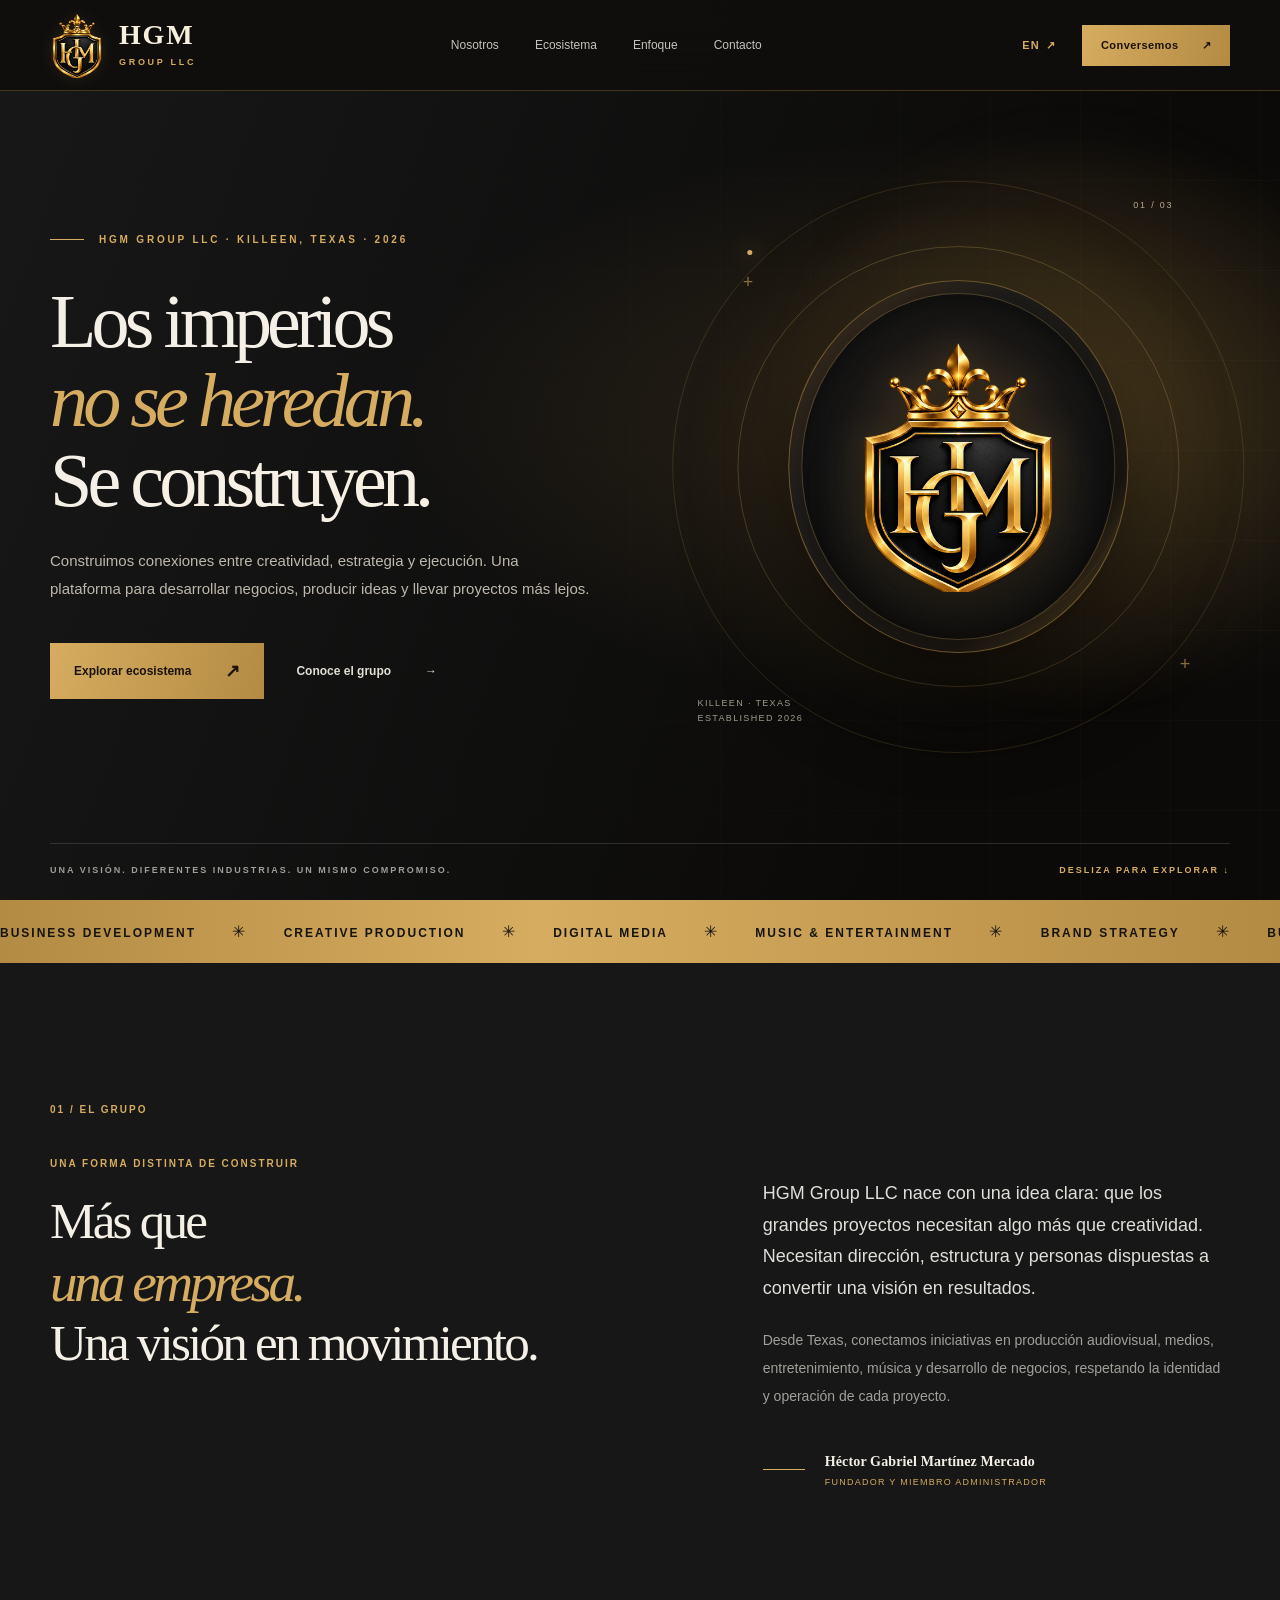
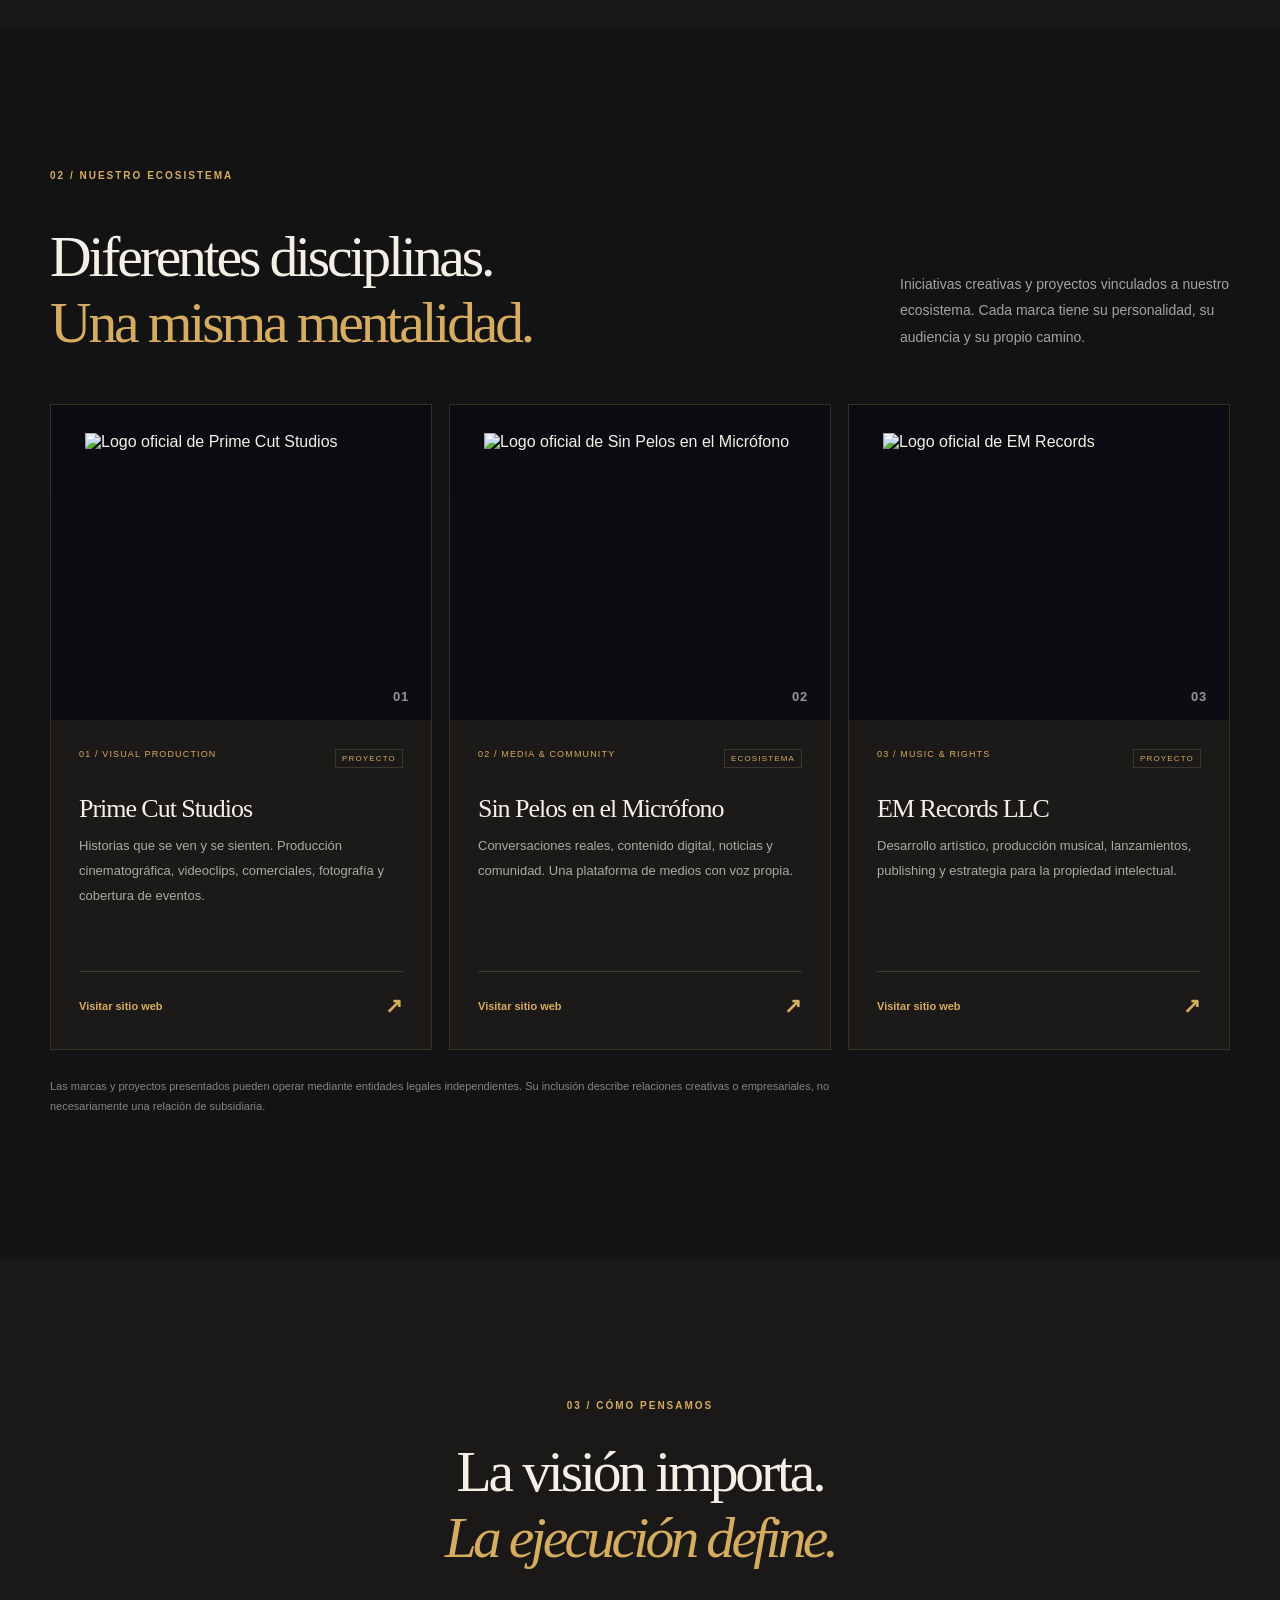
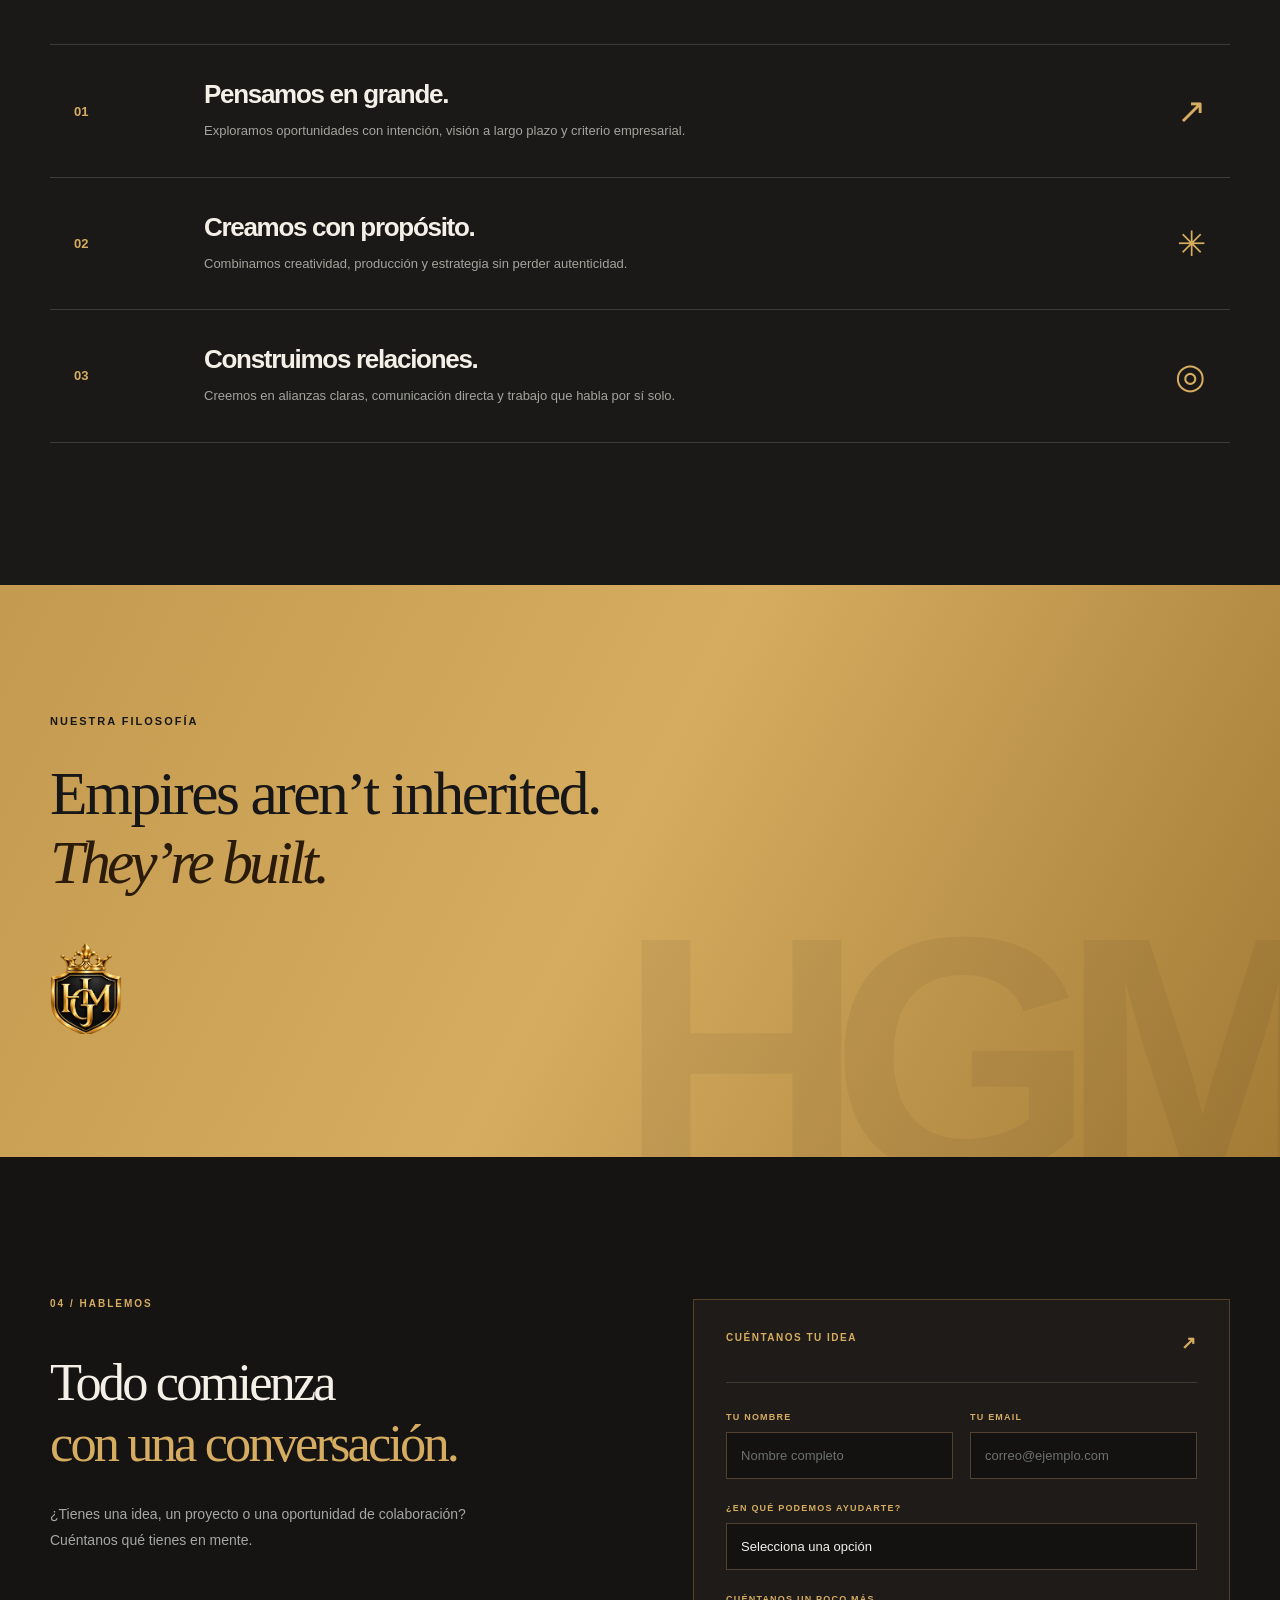
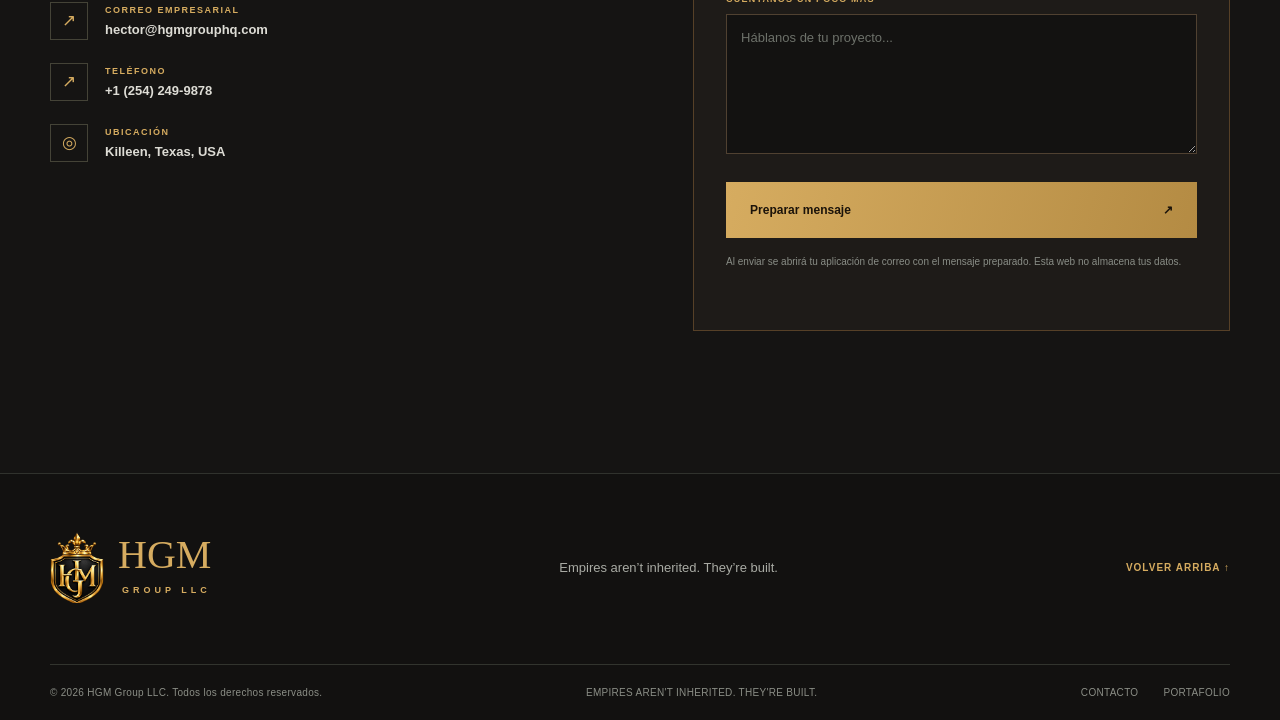
==== commit 85ba74c4: "Use verified official brand logos and live venture sites on HGM Group" ====
--- a/index.html
+++ b/index.html
@@ -59,7 +59,7 @@
 @media(max-width:850px){.hero h1{font-size:clamp(54px,9.3vw,82px)}.hero-art{height:465px;min-height:465px}.hero-crest{height:76%}}
 @media(max-width:590px){.brand-glyph,.brand-glyph img{width:40px;height:52px}.brand{gap:9px}.brand-type strong{font-size:21px}.brand-type small{font-size:7px;letter-spacing:2.3px}.hero-inner{padding-top:77px}.hero h1{font-size:clamp(42px,10.25vw,59px);line-height:1.1}.hero-crest{height:78%}.hero-art{height:345px;min-height:345px;margin-top:24px}.art-disc{width:62%}.art-group{font-size:6px;letter-spacing:.13em}.statement-mark img{width:55px;height:72px}.footer-logo img{width:47px;height:62px}.footer-wordmark{font-size:34px}.signature strong{font-size:12px}}
 
-</style>
+.brand-actual-logo{display:flex;align-items:center;justify-content:center;padding:28px 34px;background:#0b0d12!important}.brand-actual-logo::before,.brand-actual-logo::after{display:none!important}.brand-actual-logo img{display:block;max-width:100%;width:100%;height:100%;max-height:260px;object-fit:contain;filter:drop-shadow(0 12px 28px rgba(0,0,0,.45))}.venture-card:hover .brand-actual-logo img{transform:scale(1.025);transition:transform .25s ease}</style>
   <script type="application/ld+json">{"@context":"https://schema.org","@type":"Organization","name":"HGM Group LLC","url":"https://hgmgrouphq.com","email":"hector@hgmgrouphq.com","founder":{"@type":"Person","name":"Héctor Gabriel Martínez Mercado","jobTitle":"Founder & Managing Member"},"telephone":"+1-254-249-9878","areaServed":"Texas, United States","de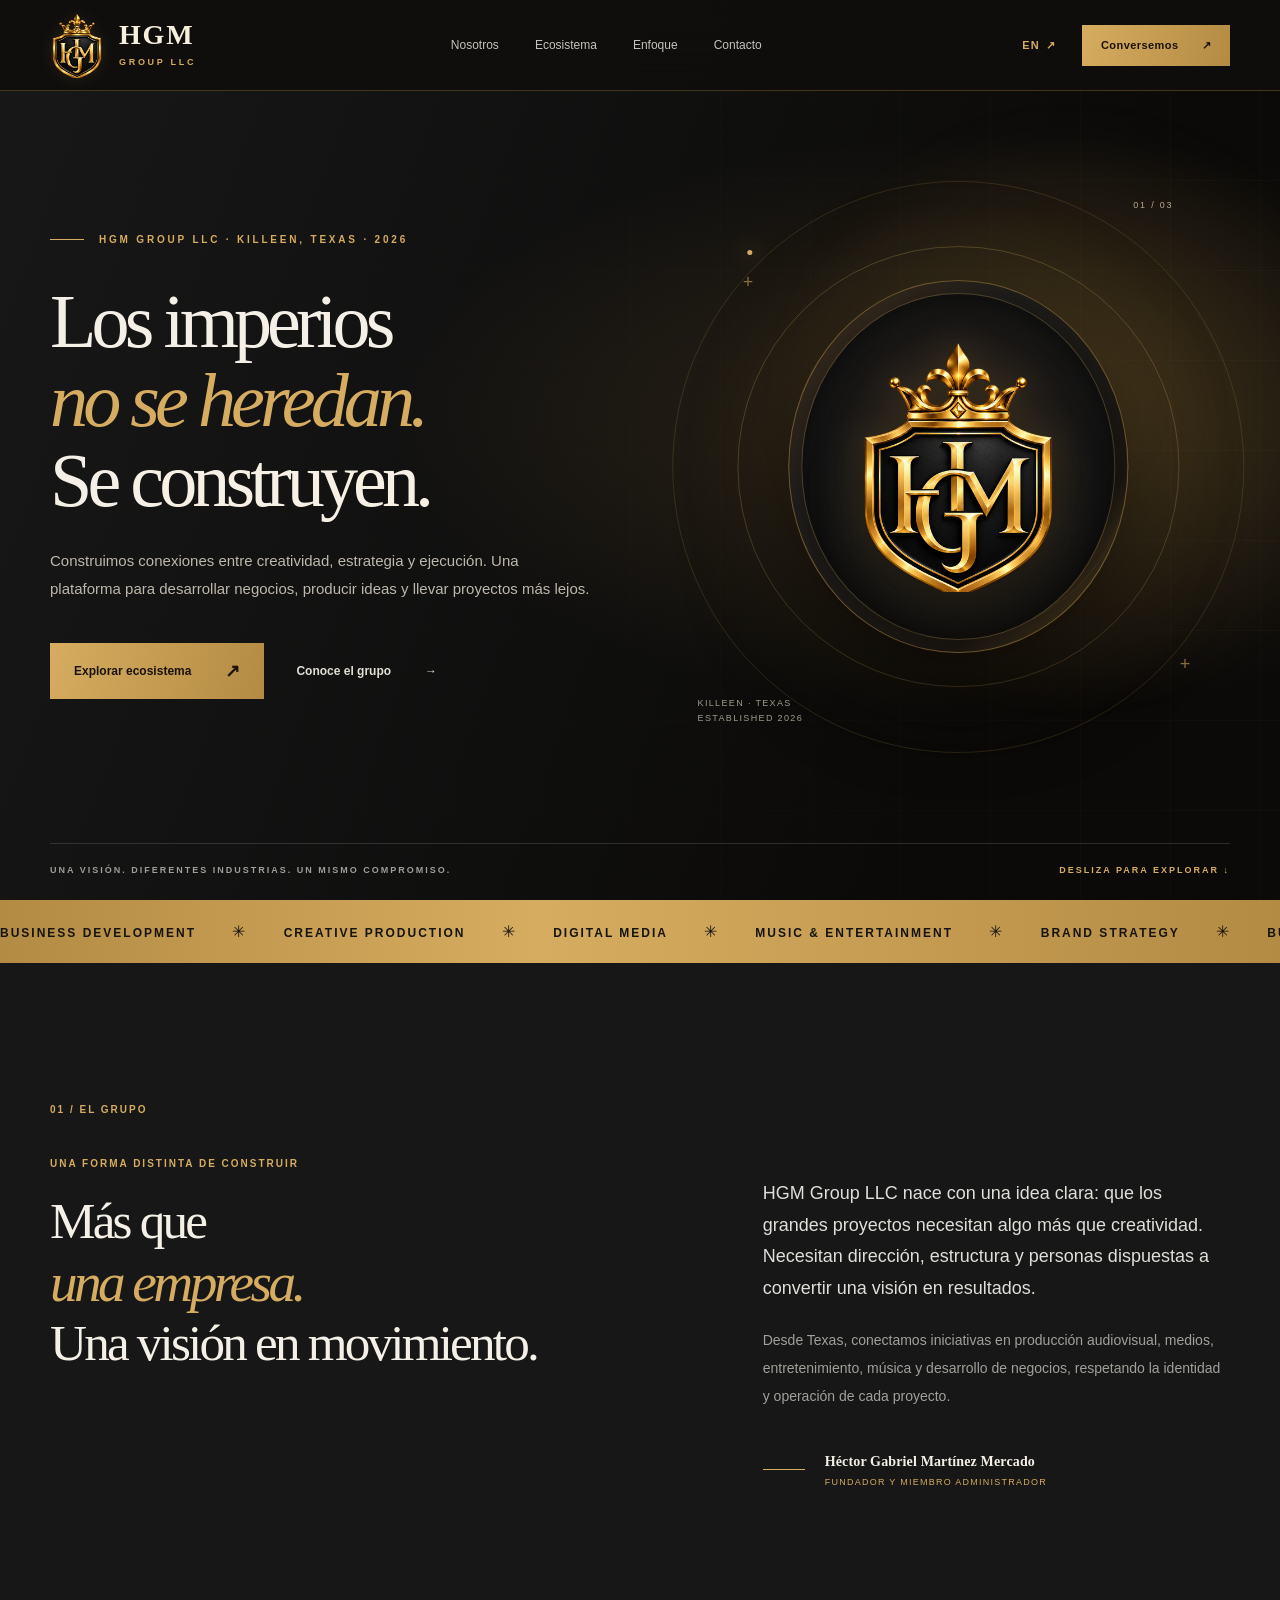
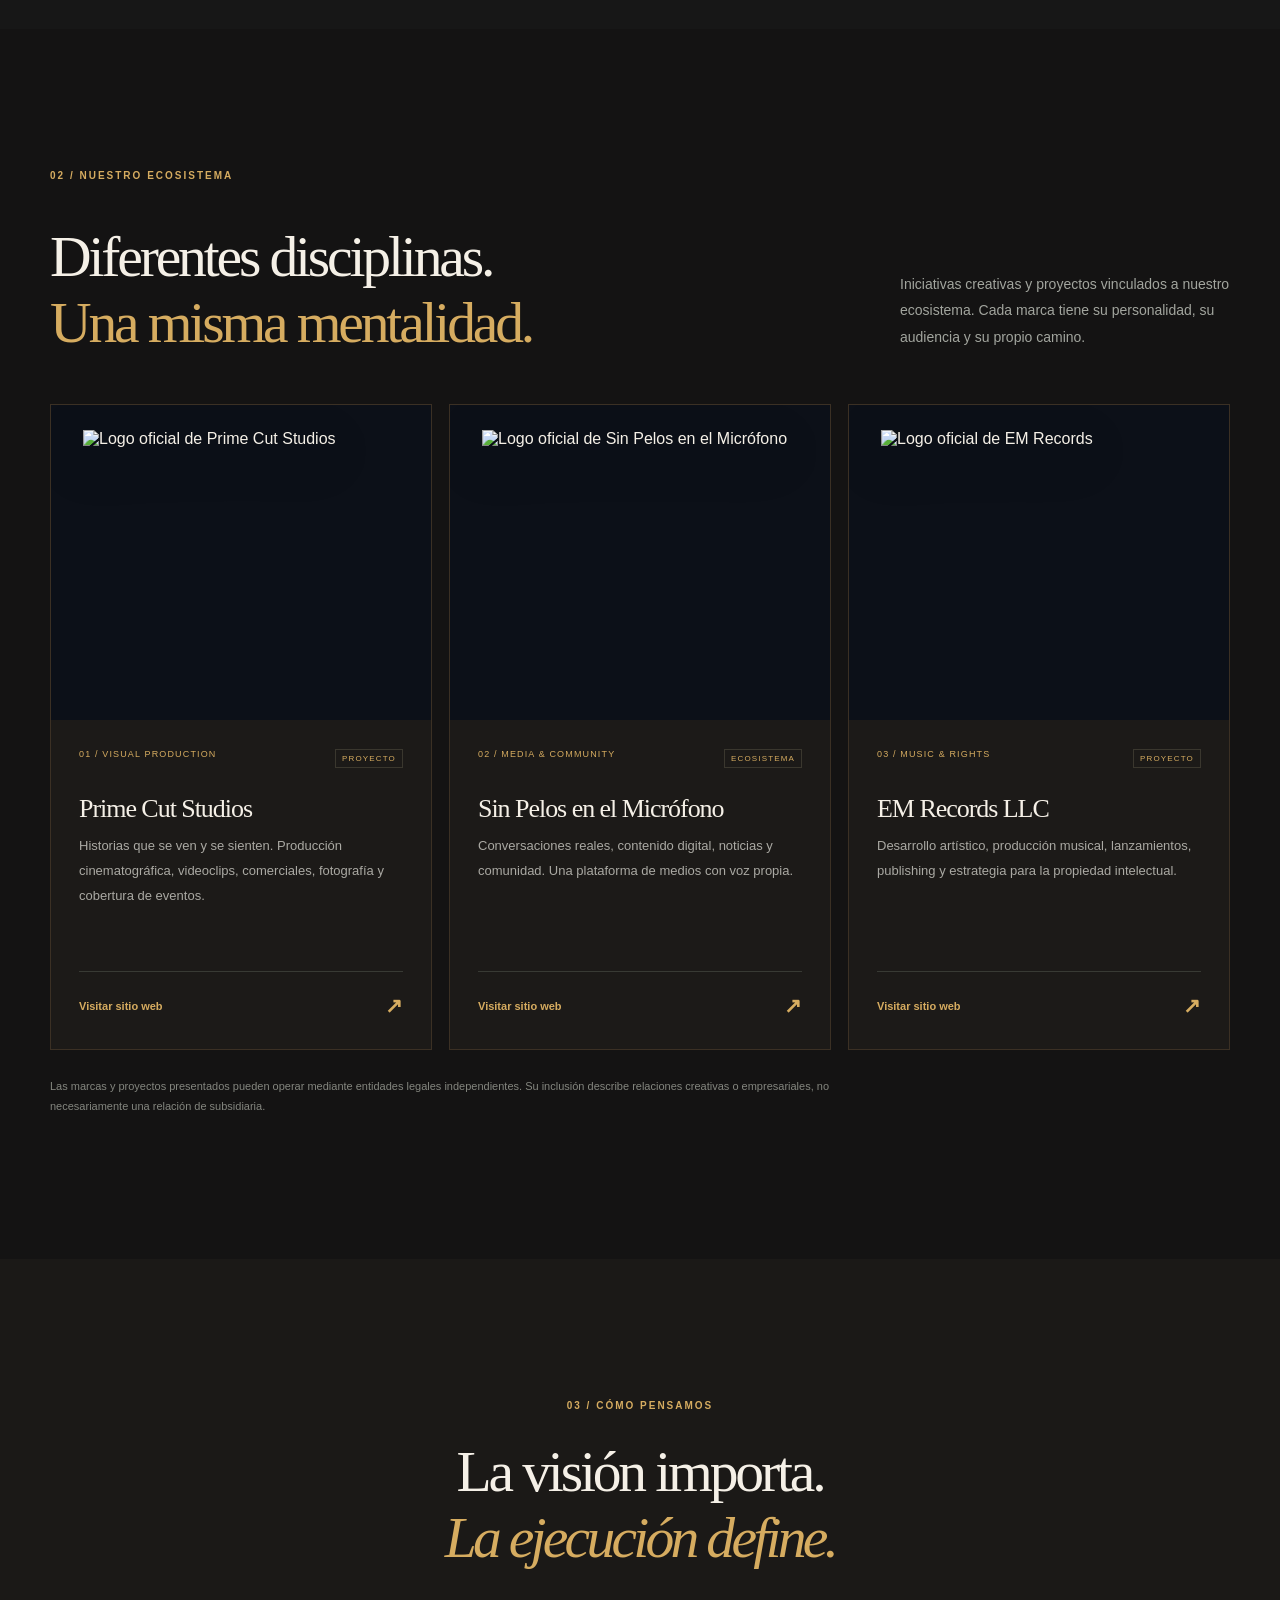
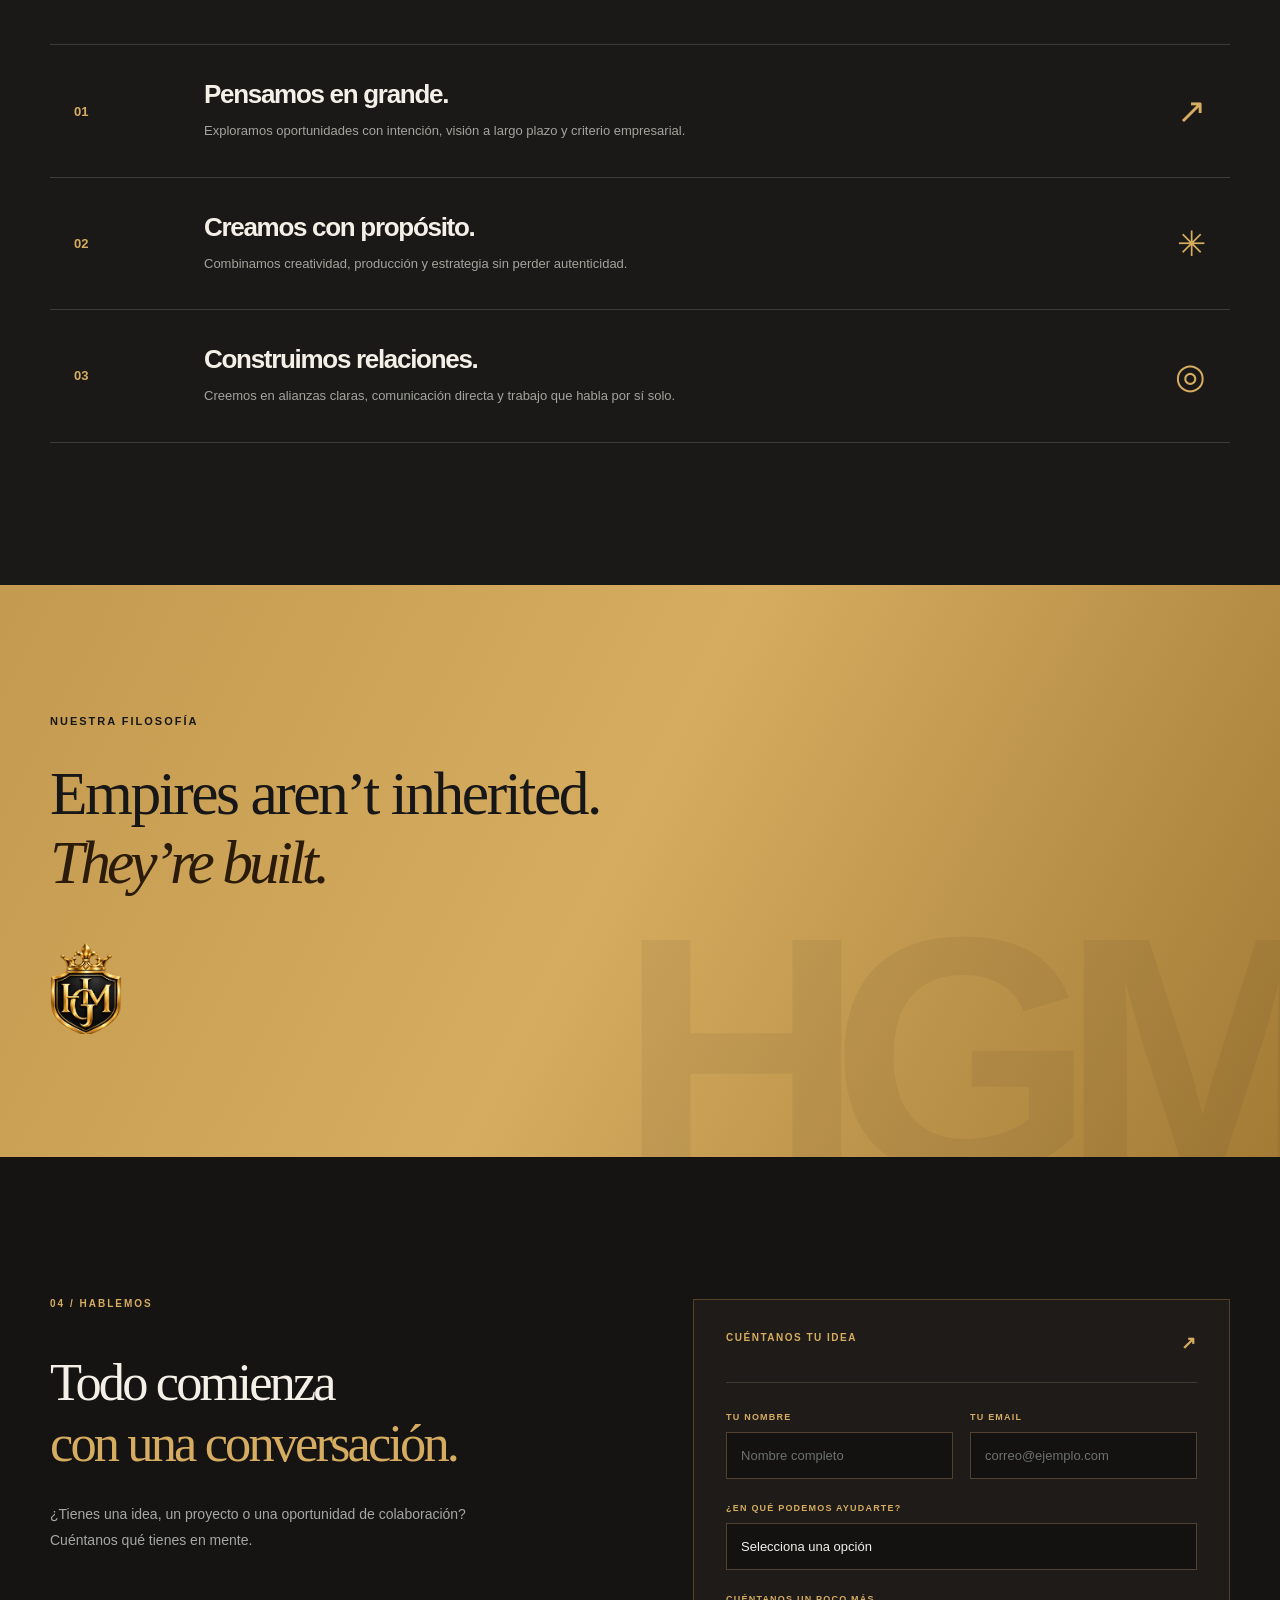
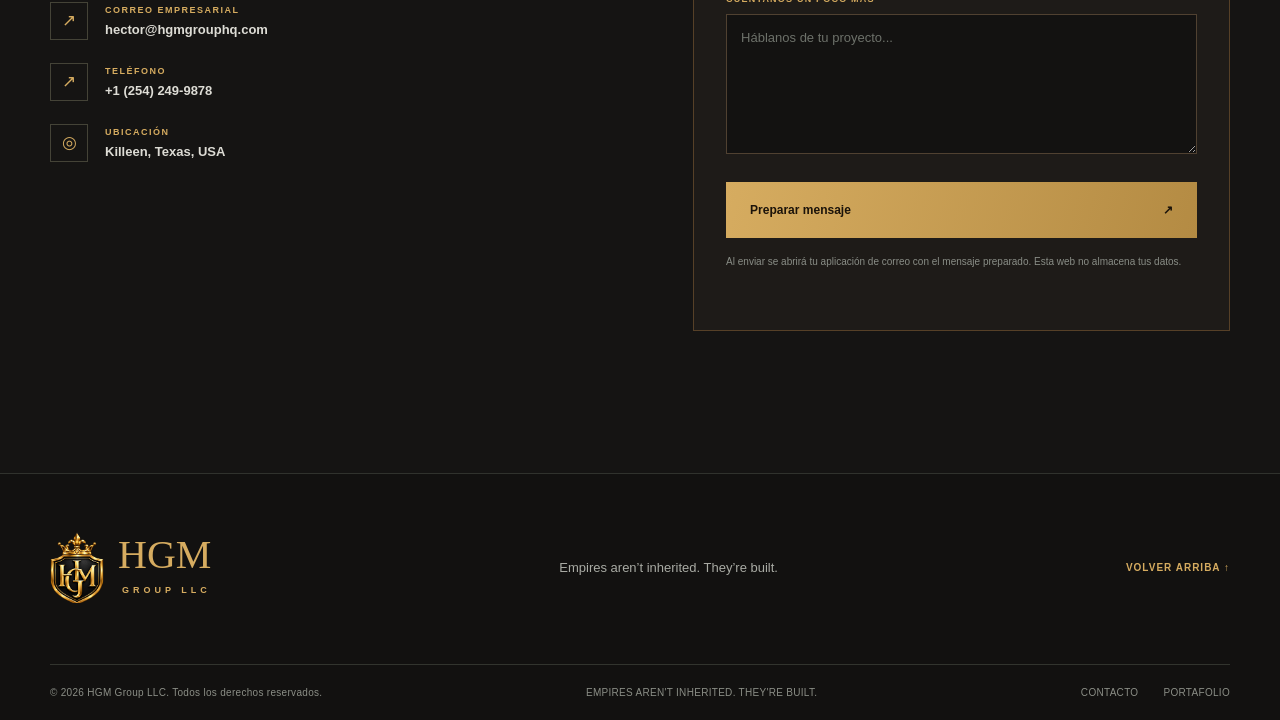
